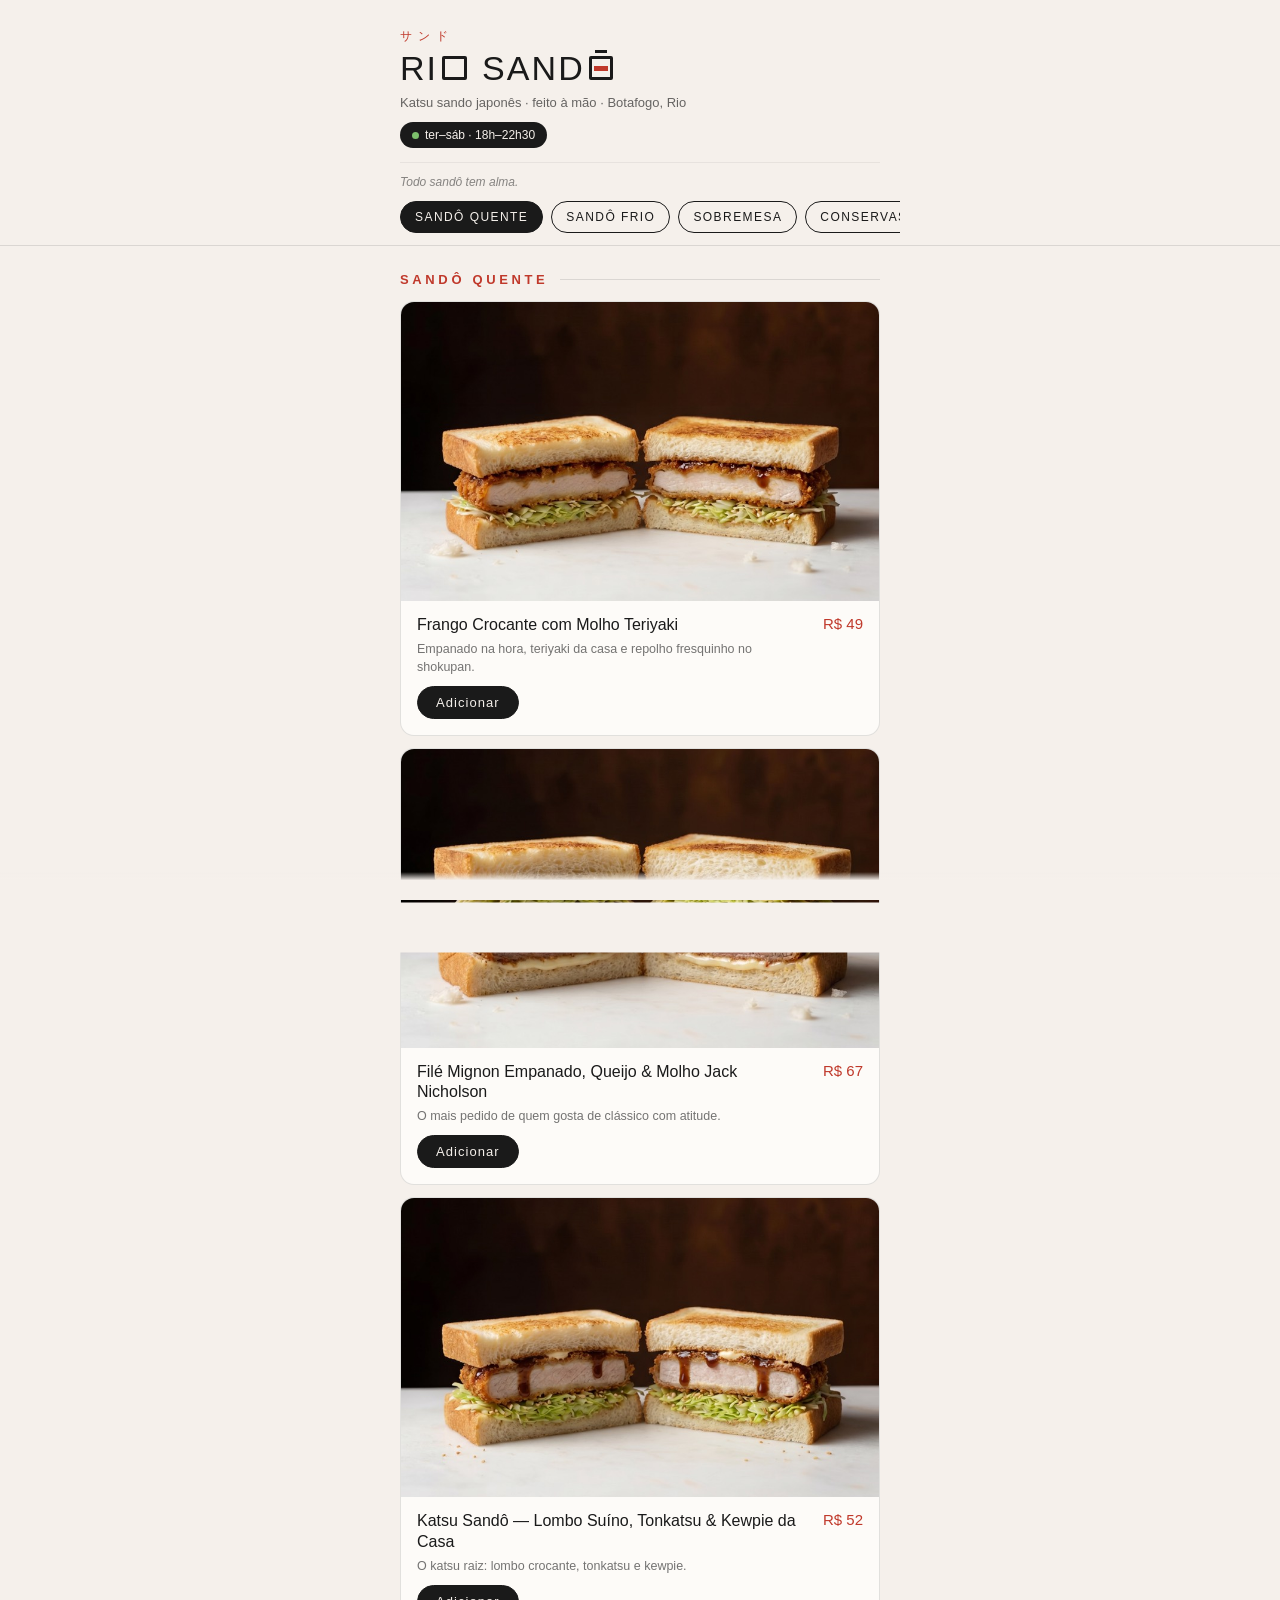
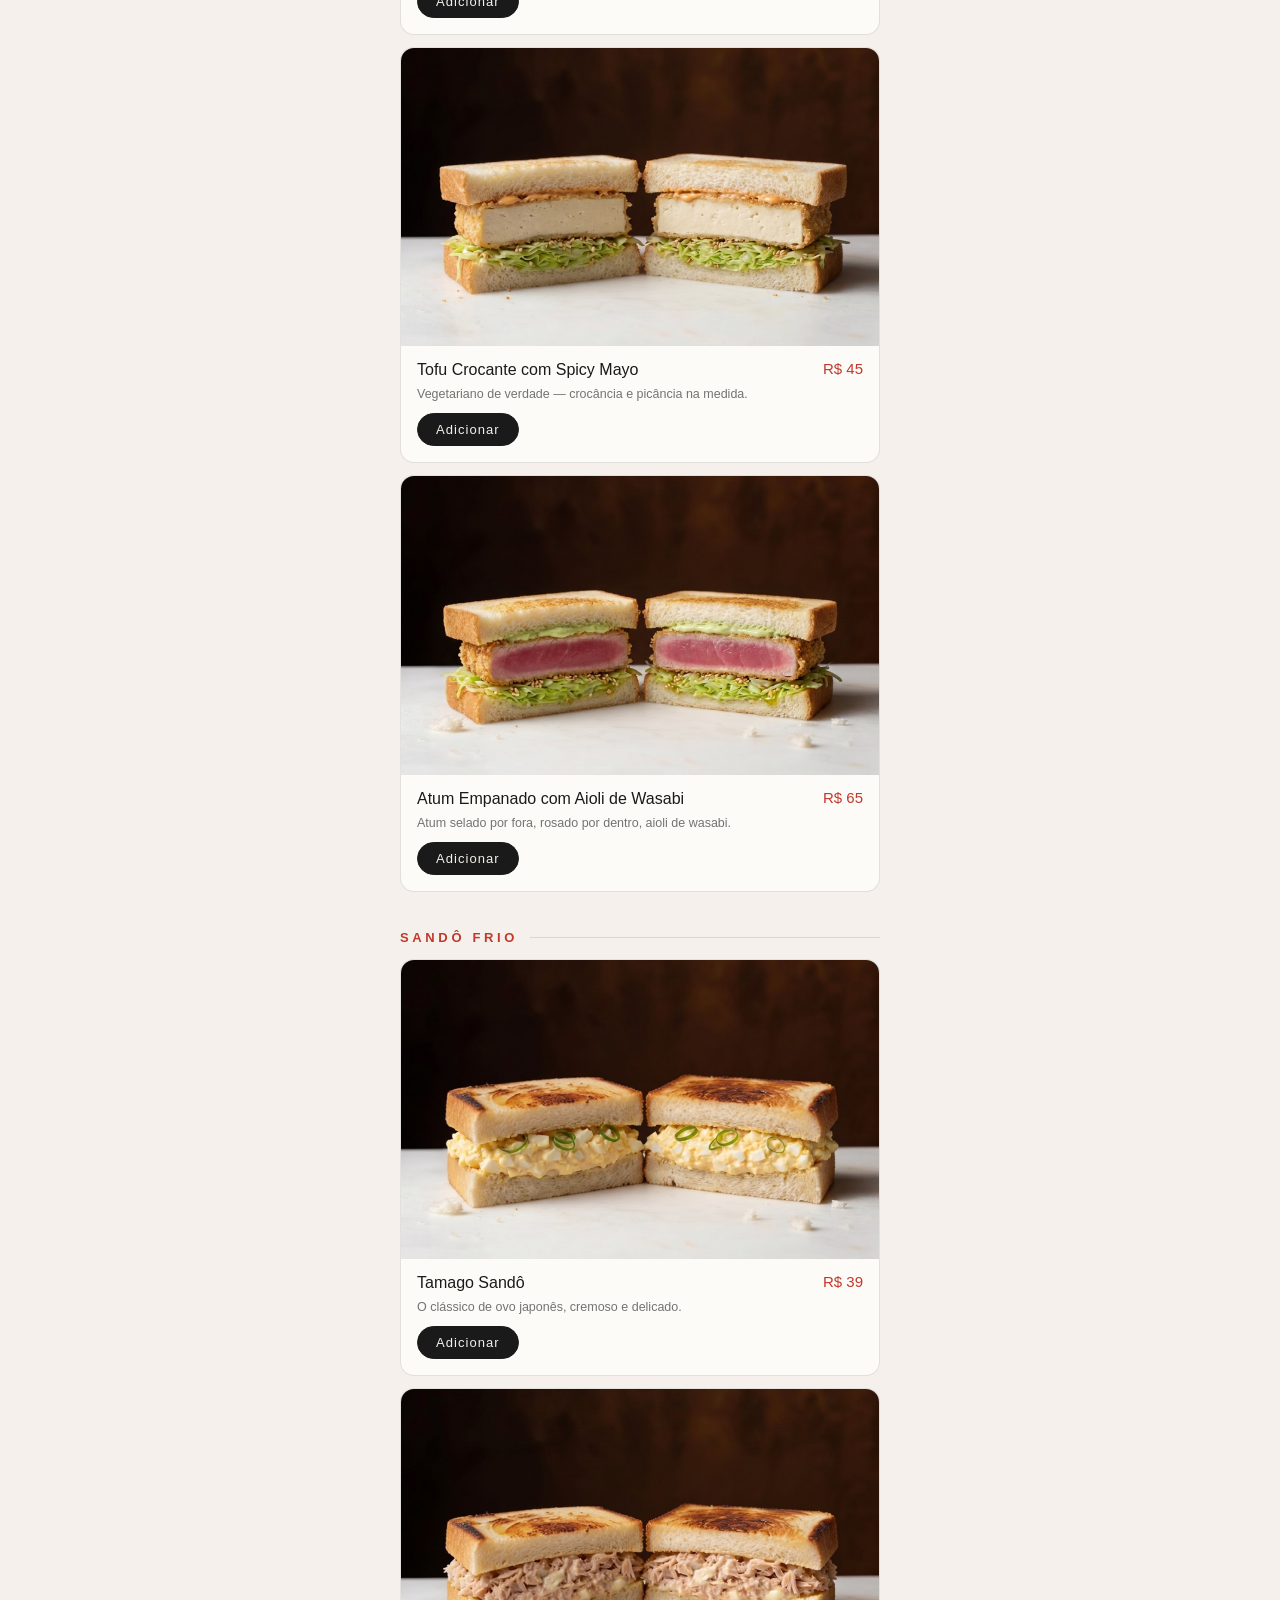
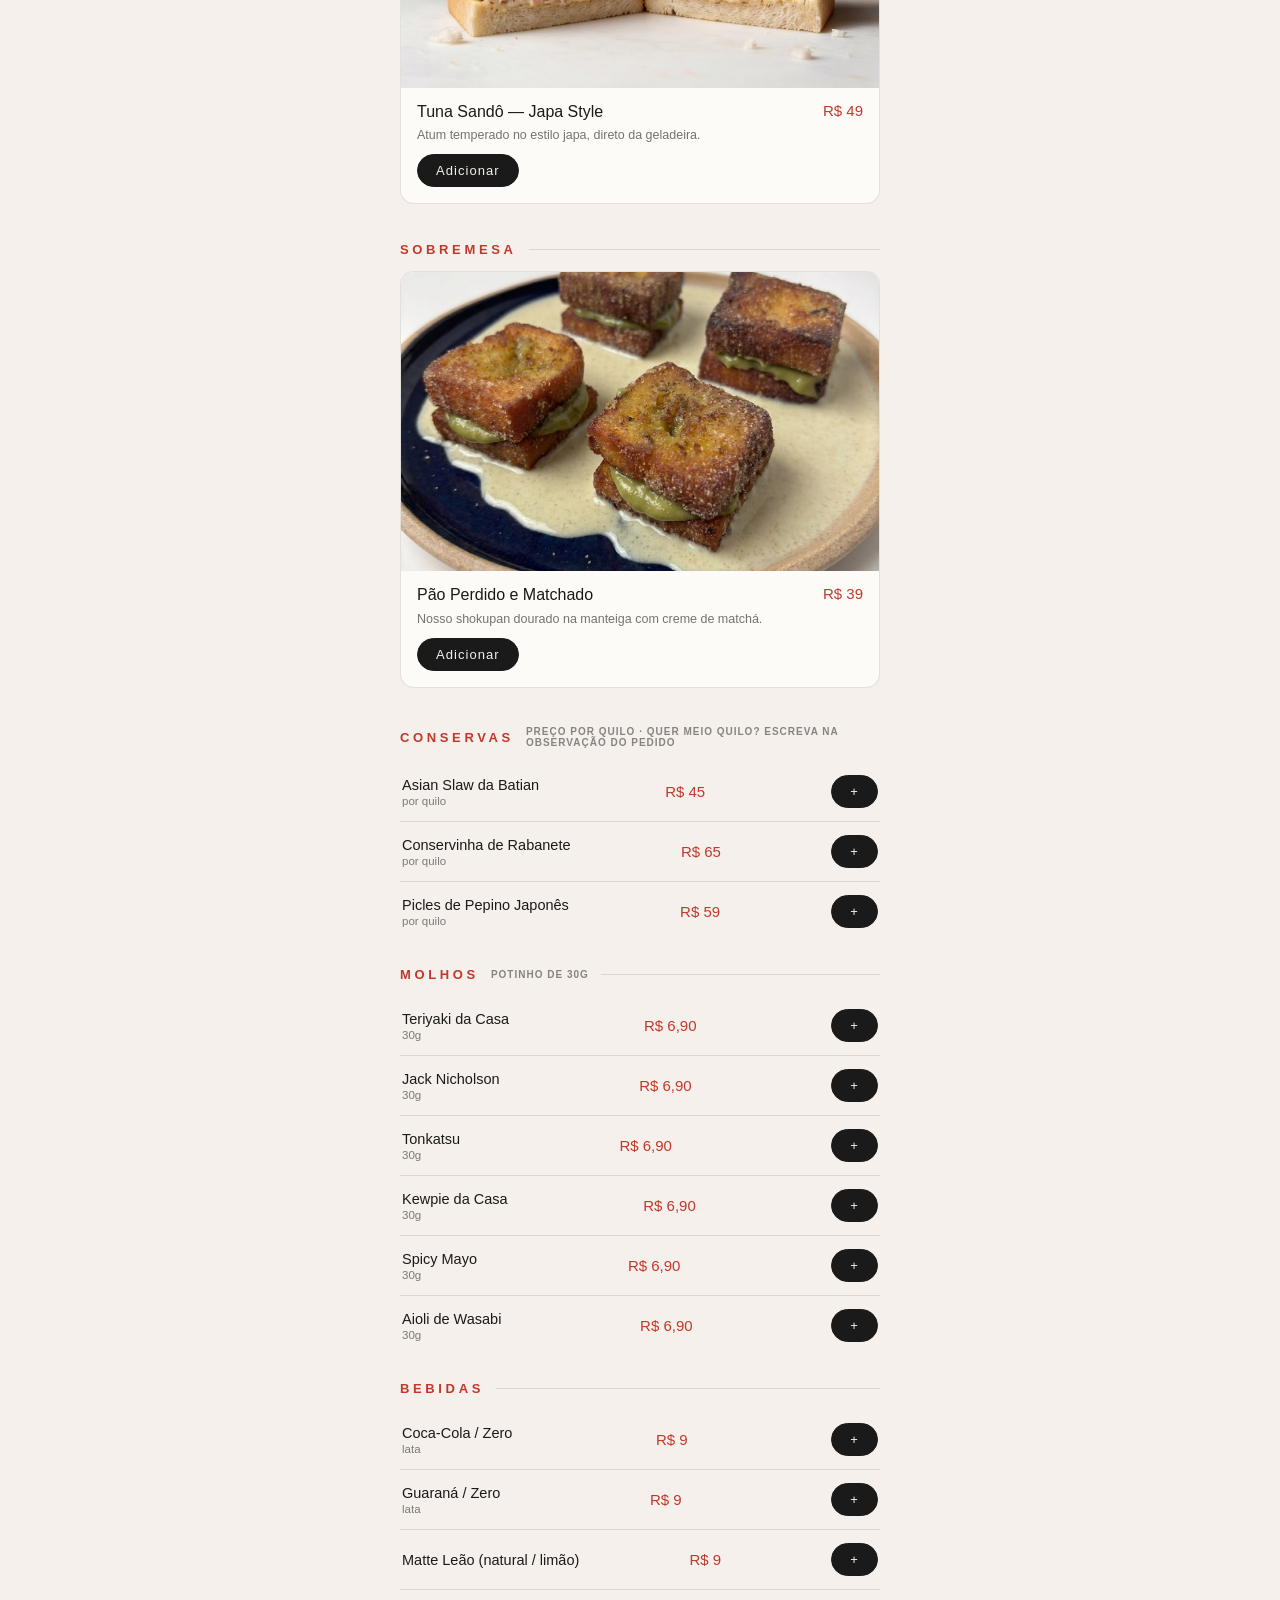
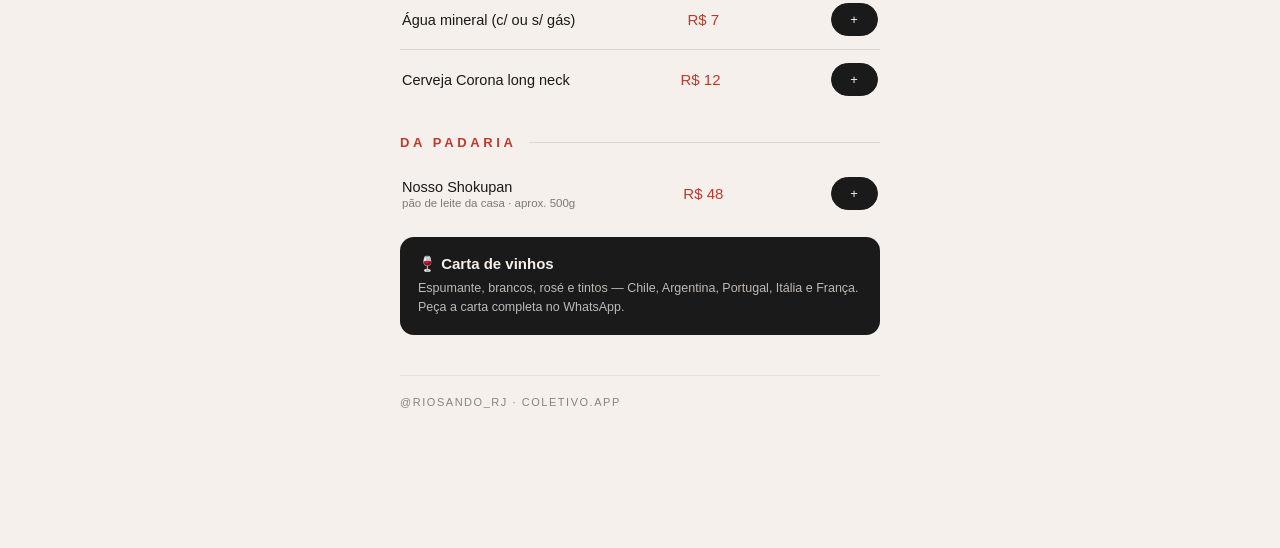
==== index.html @ 350abb63 "Rio Sandô — app de pedidos v1 (cardápio, sacola, pedidos via Supabase, painel da cozinha) Co-Authore" ====
<!DOCTYPE html>
<html lang="pt-BR">
<head>
<meta charset="UTF-8">
<meta name="viewport" content="width=device-width, initial-scale=1, viewport-fit=cover">
<meta name="theme-color" content="#1A1A1A">
<title>Rio Sandô — peça seu sando</title>
<style>
  :root{
    --preto:#1A1A1A; --creme:#F5F0EB; --vermelho:#C0392B; --verde:#2D5A27;
    --creme-card:#FDFBF8; --linha:rgba(26,26,26,.12);
  }
  *{margin:0;padding:0;box-sizing:border-box}
  html{-webkit-text-size-adjust:100%}
  body{
    font-family:Futura,'Futura PT','Century Gothic','Jost',sans-serif;
    background:var(--creme); color:var(--preto);
    padding-bottom:110px;
  }
  .wrap{max-width:520px;margin:0 auto;padding:0 20px}

  /* header */
  header{background:var(--creme);padding:28px 0 0}
  .kana{color:var(--vermelho);font-size:12px;letter-spacing:.5em;margin-bottom:6px}
  .wordmark{font-weight:500;font-size:34px;letter-spacing:.06em;line-height:1;display:flex;align-items:center;gap:2px}
  .wordmark .oq{display:inline-block;width:.72em;height:.72em;border:3px solid var(--preto);border-radius:2px;margin:0 .06em}
  .wordmark .osym{display:inline-block;position:relative;width:.72em;height:.72em;border:3px solid var(--preto);border-radius:2px;margin-left:.06em}
  .wordmark .osym::before{content:"";position:absolute;left:2px;right:2px;top:38%;height:26%;background:var(--vermelho)}
  .wordmark .osym::after{content:"";position:absolute;left:20%;right:20%;top:-9px;height:3px;background:var(--preto)}
  .tagline{font-size:13px;opacity:.65;margin-top:10px}
  .status{display:inline-flex;align-items:center;gap:6px;margin-top:12px;font-size:12px;
    background:var(--preto);color:var(--creme);padding:6px 12px;border-radius:99px}
  .dot{width:7px;height:7px;border-radius:50%;background:#7CBF6B}
  .alma{font-style:italic;font-size:12px;opacity:.5;margin-top:14px;border-top:1px solid var(--linha);padding-top:12px}

  /* category nav */
  nav{position:sticky;top:0;background:var(--creme);z-index:20;padding:12px 0;border-bottom:1px solid var(--linha)}
  .chips{display:flex;gap:8px;overflow-x:auto;scrollbar-width:none;padding:0 20px;max-width:520px;margin:0 auto}
  .chips::-webkit-scrollbar{display:none}
  .chip{flex:0 0 auto;font-family:inherit;font-size:12px;letter-spacing:.12em;text-transform:uppercase;
    padding:8px 14px;border-radius:99px;border:1px solid var(--preto);background:transparent;color:var(--preto);cursor:pointer}
  .chip.on{background:var(--preto);color:var(--creme)}

  /* sections & cards */
  section{padding-top:26px}
  h2{font-size:13px;letter-spacing:.28em;text-transform:uppercase;color:var(--vermelho);
    display:flex;align-items:center;gap:12px;margin-bottom:14px}
  h2::after{content:"";flex:1;height:1px;background:var(--linha)}
  h2 small{font-size:10px;letter-spacing:.1em;color:var(--preto);opacity:.5}
  .card{background:var(--creme-card);border:1px solid var(--linha);border-radius:14px;overflow:hidden;margin-bottom:12px}
  .card img{width:100%;aspect-ratio:16/10;object-fit:cover;display:block}
  .card .info{padding:14px 16px 16px;display:flex;gap:12px;align-items:flex-start;justify-content:space-between}
  .card h3{font-size:16px;font-weight:500;line-height:1.3}
  .card p{font-size:12.5px;opacity:.6;margin-top:4px;line-height:1.45}
  .preco{font-size:15px;color:var(--vermelho);white-space:nowrap;font-weight:500}
  .add{display:flex;align-items:center;gap:10px;margin-top:10px}
  .btn-add,.btn-qty{font-family:inherit;border:1px solid var(--preto);background:var(--preto);color:var(--creme);
    border-radius:99px;padding:8px 18px;font-size:13px;letter-spacing:.08em;cursor:pointer}
  .btn-qty{padding:6px 13px;font-size:15px;line-height:1}
  .qtd{min-width:20px;text-align:center;font-size:15px}
  .linha-item{display:flex;justify-content:space-between;align-items:center;padding:13px 2px;border-bottom:1px solid var(--linha);gap:10px}
  .linha-item:last-child{border-bottom:none}
  .linha-item h3{font-size:14.5px;font-weight:500}
  .linha-item p{font-size:11.5px;opacity:.55;margin-top:2px}
  .mini-add{display:flex;align-items:center;gap:8px}
  .nota{font-size:11.5px;opacity:.55;margin:6px 2px 0}
  .vinhos{background:var(--preto);color:var(--creme);border-radius:14px;padding:18px;margin-top:14px}
  .vinhos h3{font-size:15px;margin-bottom:6px}
  .vinhos p{font-size:12.5px;opacity:.75;line-height:1.5}

  /* cart bar */
  .cartbar{position:fixed;left:0;right:0;bottom:0;z-index:30;padding:14px 20px calc(14px + env(safe-area-inset-bottom));
    background:linear-gradient(transparent, var(--creme) 30%)}
  .cartbar button{width:100%;max-width:480px;margin:0 auto;display:flex;justify-content:space-between;align-items:center;
    font-family:inherit;background:var(--vermelho);color:#fff;border:none;border-radius:14px;
    padding:16px 20px;font-size:15px;letter-spacing:.06em;cursor:pointer;box-shadow:0 8px 24px rgba(26,26,26,.25)}
  .cartbar .hidden-bar{display:none}

  /* sheet (sacola / checkout) */
  .overlay{position:fixed;inset:0;background:rgba(26,26,26,.5);z-index:40;opacity:0;pointer-events:none;transition:.2s}
  .overlay.on{opacity:1;pointer-events:auto}
  .sheet{position:fixed;left:0;right:0;bottom:0;z-index:50;background:var(--creme);border-radius:20px 20px 0 0;
    max-height:88vh;overflow-y:auto;transform:translateY(105%);transition:.25s;padding:22px 20px calc(28px + env(safe-area-inset-bottom))}
  .sheet.on{transform:translateY(0)}
  .sheet-head{display:flex;justify-content:space-between;align-items:center;margin-bottom:16px}
  .sheet-head h2{margin:0}.sheet-head h2::after{display:none}
  .fechar{background:none;border:none;font-size:22px;cursor:pointer;color:var(--preto);font-family:inherit}
  .total-row{display:flex;justify-content:space-between;font-size:16px;font-weight:500;padding:16px 2px;border-top:2px solid var(--preto);margin-top:8px}
  label{display:block;font-size:11px;letter-spacing:.18em;text-transform:uppercase;margin:16px 0 6px;opacity:.7}
  input[type=text],input[type=tel],textarea{width:100%;font-family:inherit;font-size:15px;padding:12px 14px;
    border:1px solid var(--preto);border-radius:10px;background:var(--creme-card);color:var(--preto)}
  .toggle{display:flex;gap:8px;margin-top:6px}
  .toggle button{flex:1;font-family:inherit;font-size:13px;letter-spacing:.08em;padding:12px;border-radius:10px;
    border:1px solid var(--preto);background:transparent;color:var(--preto);cursor:pointer}
  .toggle button.on{background:var(--preto);color:var(--creme)}
  .pagar{width:100%;margin-top:22px;font-family:inherit;background:var(--vermelho);color:#fff;border:none;
    border-radius:14px;padding:17px;font-size:15px;letter-spacing:.08em;cursor:pointer}
  .mp-note{font-size:11.5px;opacity:.55;text-align:center;margin-top:10px}
  .vazio{text-align:center;opacity:.5;padding:30px 0;font-size:14px}

  /* confirmação */
  .ok-box{text-align:center;padding:26px 0 10px}
  .ok-box .osym{width:54px;height:54px;border-width:4px;margin:0 auto 18px;display:block;position:relative;border:4px solid var(--preto);border-radius:4px}
  .ok-box .osym::before{content:"";position:absolute;left:4px;right:4px;top:38%;height:26%;background:var(--vermelho)}
  .ok-box h3{font-size:20px;margin-bottom:8px}
  .ok-box p{font-size:13.5px;opacity:.65;line-height:1.5}
  footer{margin-top:40px;padding:20px 0 30px;border-top:1px solid var(--linha);font-size:11px;letter-spacing:.14em;opacity:.5;text-transform:uppercase}
</style>
</head>
<body>

<header>
  <div class="wrap">
    <div class="kana">サンド</div>
    <div class="wordmark">RI<span class="oq"></span>&nbsp;SAND<span class="osym"></span></div>
    <div class="tagline">Katsu sando japonês · feito à mão · Botafogo, Rio</div>
    <div class="status"><span class="dot"></span> ter–sáb · 18h–22h30</div>
    <div class="alma">Todo sandô tem alma.</div>
  </div>
</header>

<nav><div class="chips" id="chips"></div></nav>

<main class="wrap" id="menu"></main>

<div class="cartbar"><button id="cartbar" class="hidden-bar" onclick="abrirSacola()">
  <span id="cart-count">Ver sacola</span><span id="cart-total"></span>
</button></div>

<div class="overlay" id="overlay" onclick="fecharSheet()"></div>
<div class="sheet" id="sheet"></div>

<script>
const SUPA_URL = "https://xngsucsxqbmvdnyuabll.supabase.co";
const SUPA_ANON = "eyJhbGciOiJIUzI1NiIsInR5cCI6IkpXVCJ9.eyJpc3MiOiJzdXBhYmFzZSIsInJlZiI6InhuZ3N1Y3N4cWJtdmRueXVhYmxsIiwicm9sZSI6ImFub24iLCJpYXQiOjE3ODcxNDg1MTYsImV4cCI6MjEwMjcyNDUxNn0.P5vuyAyooZ_BArc_lC7HiQ2N-p0Fi7ejpxzyehPSi1Q";
const IMG = p => `img/${p}.jpg`;
const MENU = [
  {cat:"Sandô Quente", itens:[
    {id:"frango", nome:"Frango Crocante com Molho Teriyaki", preco:49, img:"1_frango", desc:"Empanado na hora, teriyaki da casa e repolho fresquinho no shokupan."},
    {id:"file", nome:"Filé Mignon Empanado, Queijo & Molho Jack Nicholson", preco:67, img:"2_file_mignon", desc:"O mais pedido de quem gosta de clássico com atitude."},
    {id:"lombo", nome:"Katsu Sandô — Lombo Suíno, Tonkatsu & Kewpie da Casa", preco:52, img:"3_lombo", desc:"O katsu raiz: lombo crocante, tonkatsu e kewpie."},
    {id:"tofu", nome:"Tofu Crocante com Spicy Mayo", preco:45, img:"4_tofu", desc:"Vegetariano de verdade — crocância e picância na medida."},
    {id:"atum", nome:"Atum Empanado com Aioli de Wasabi", preco:65, img:"5_atum_empanado", desc:"Atum selado por fora, rosado por dentro, aioli de wasabi."}
  ]},
  {cat:"Sandô Frio", itens:[
    {id:"tamago", nome:"Tamago Sandô", preco:39, img:"6_tamago", desc:"O clássico de ovo japonês, cremoso e delicado."},
    {id:"tuna", nome:"Tuna Sandô — Japa Style", preco:49, img:"7_tuna_japa", desc:"Atum temperado no estilo japa, direto da geladeira."}
  ]},
  {cat:"Sobremesa", itens:[
    {id:"matchado", nome:"Pão Perdido e Matchado", preco:39, img:"8_matchado", desc:"Nosso shokupan dourado na manteiga com creme de matchá."}
  ]},
  {cat:"Conservas", nota:"preço por quilo · quer meio quilo? escreva na observação do pedido", itens:[
    {id:"slaw", nome:"Asian Slaw da Batian", preco:45, desc:"por quilo"},
    {id:"rabanete", nome:"Conservinha de Rabanete", preco:65, desc:"por quilo"},
    {id:"picles", nome:"Picles de Pepino Japonês", preco:59, desc:"por quilo"}
  ]},
  {cat:"Molhos", nota:"potinho de 30g", itens:[
    {id:"m1", nome:"Teriyaki da Casa", preco:6.9, desc:"30g"},
    {id:"m2", nome:"Jack Nicholson", preco:6.9, desc:"30g"},
    {id:"m3", nome:"Tonkatsu", preco:6.9, desc:"30g"},
    {id:"m4", nome:"Kewpie da Casa", preco:6.9, desc:"30g"},
    {id:"m5", nome:"Spicy Mayo", preco:6.9, desc:"30g"},
    {id:"m6", nome:"Aioli de Wasabi", preco:6.9, desc:"30g"}
  ]},
  {cat:"Bebidas", itens:[
    {id:"coca", nome:"Coca-Cola / Zero", preco:9, desc:"lata"},
    {id:"guarana", nome:"Guaraná / Zero", preco:9, desc:"lata"},
    {id:"matte", nome:"Matte Leão (natural / limão)", preco:9, desc:""},
    {id:"agua", nome:"Água mineral (c/ ou s/ gás)", preco:7, desc:""},
    {id:"corona", nome:"Cerveja Corona long neck", preco:12, desc:""}
  ]},
  {cat:"Da Padaria", itens:[
    {id:"shokupan", nome:"Nosso Shokupan", preco:48, desc:"pão de leite da casa · aprox. 500g"}
  ]}
];
const BYID = {}; MENU.forEach(c=>c.itens.forEach(i=>BYID[i.id]=i));
let cart = JSON.parse(localStorage.getItem("rs_cart")||"{}");
let entrega = "entrega";
let pgto = "pix";

const fmt = v => "R$ " + v.toFixed(2).replace(".",",").replace(",00","");
const slug = s => s.toLowerCase().normalize("NFD").replace(/[^a-z ]/g,"").replace(/ /g,"-");

function render(){
  const menu = document.getElementById("menu");
  menu.innerHTML = MENU.map(c=>`
    <section id="${slug(c.cat)}">
      <h2>${c.cat} ${c.nota?`<small>${c.nota}</small>`:""}</h2>
      ${c.itens.map(i => i.img ? `
        <div class="card">
          <img src="${IMG(i.img)}" alt="${i.nome}" loading="lazy">
          <div class="info">
            <div><h3>${i.nome}</h3><p>${i.desc}</p>
              <div class="add" id="add-${i.id}">${addCtrl(i.id)}</div>
            </div>
            <span class="preco">${fmt(i.preco)}</span>
          </div>
        </div>` : `
        <div class="linha-item">
          <div><h3>${i.nome}</h3>${i.desc?`<p>${i.desc}</p>`:""}</div>
          <span class="preco">${fmt(i.preco)}</span>
          <div class="mini-add" id="add-${i.id}">${addCtrl(i.id,true)}</div>
        </div>`).join("")}
    </section>`).join("") + `
    <div class="vinhos"><h3>🍷 Carta de vinhos</h3>
      <p>Espumante, brancos, rosé e tintos — Chile, Argentina, Portugal, Itália e França. Peça a carta completa no WhatsApp.</p>
    </div>
    <footer>@riosando_rj · coletivo.app</footer>`;
  document.getElementById("chips").innerHTML = MENU.map((c,ix)=>
    `<button class="chip ${ix===0?"on":""}" onclick="irPara('${slug(c.cat)}',this)">${c.cat}</button>`).join("");
  syncBar();
}
function addCtrl(id, mini){
  const q = cart[id]||0;
  if(!q) return `<button class="btn-add" onclick="mudar('${id}',1)">${mini?"+":"Adicionar"}</button>`;
  return `<button class="btn-qty" onclick="mudar('${id}',-1)">−</button><span class="qtd">${q}</span><button class="btn-qty" onclick="mudar('${id}',1)">+</button>`;
}
function mudar(id,d){
  cart[id]=(cart[id]||0)+d; if(cart[id]<=0) delete cart[id];
  localStorage.setItem("rs_cart",JSON.stringify(cart));
  document.querySelectorAll(`#add-${id}`).forEach(el=>{
    el.innerHTML = addCtrl(id, el.classList.contains("mini-add"));
  });
  syncBar();
  if(document.getElementById("sheet").classList.contains("on")) abrirSacola();
}
function totais(){
  let n=0,t=0;
  for(const id in cart){ n+=cart[id]; t+=cart[id]*BYID[id].preco; }
  return {n,t};
}
function syncBar(){
  const {n,t}=totais(), bar=document.getElementById("cartbar");
  bar.classList.toggle("hidden-bar",!n);
  document.getElementById("cart-count").textContent=`Ver sacola · ${n} ${n>1?"itens":"item"}`;
  document.getElementById("cart-total").textContent=fmt(t);
}
function irPara(id,btn){
  document.querySelectorAll(".chip").forEach(c=>c.classList.remove("on"));
  btn.classList.add("on");
  document.getElementById(id).scrollIntoView({behavior:"smooth",block:"start"});
}
function abrirSacola(){
  const {n,t}=totais(), sheet=document.getElementById("sheet");
  sheet.innerHTML = `
    <div class="sheet-head"><h2>Sua sacola</h2><button class="fechar" onclick="fecharSheet()">✕</button></div>
    ${!n?`<div class="vazio">Sua sacola está vazia — todo sandô tem alma, escolhe um. 🥪</div>`:`
    ${Object.keys(cart).map(id=>`
      <div class="linha-item">
        <div><h3>${BYID[id].nome}</h3><p>${fmt(BYID[id].preco)} cada</p></div>
        <div class="mini-add" id="add-${id}">${addCtrl(id,true)}</div>
        <span class="preco">${fmt(cart[id]*BYID[id].preco)}</span>
      </div>`).join("")}
    <div class="total-row"><span>Total</span><span>${fmt(t)}</span></div>

    <label>Receber como</label>
    <div class="toggle">
      <button class="${entrega==="entrega"?"on":""}" onclick="setEntrega('entrega')">🛵 Entrega</button>
      <button class="${entrega==="retirada"?"on":""}" onclick="setEntrega('retirada')">🏠 Retirada em Botafogo</button>
    </div>
    <div id="campo-endereco" style="display:${entrega==="entrega"?"block":"none"}">
      <label>Endereço de entrega</label>
      <input type="text" id="endereco" placeholder="Rua, número, complemento, bairro">
    </div>
    <label>Seu nome</label>
    <input type="text" id="nome" placeholder="Como te chamamos?">
    <label>WhatsApp</label>
    <input type="tel" id="zap" placeholder="(21) 9 9999-9999">
    <label>Observações</label>
    <textarea id="obs" rows="2" placeholder="Sem repolho? Meio quilo de conserva? Conta aqui."></textarea>

    <label>Pagamento na ${entrega==="entrega"?"entrega":"retirada"}</label>
    <div class="toggle">
      <button class="${pgto==="pix"?"on":""}" onclick="setPgto('pix')">Pix</button>
      <button class="${pgto==="cartao"?"on":""}" onclick="setPgto('cartao')">💳 Cartão (maquininha)</button>
    </div>

    <button class="pagar" onclick="pagar(this)">Enviar pedido · ${fmt(t)}</button>
    <div class="mp-note">Você paga na hora, com Pix ou cartão · pagamento online em breve</div>
    <div class="mp-note" id="erro-envio" style="color:var(--vermelho)"></div>`}`;
  sheet.classList.add("on");
  document.getElementById("overlay").classList.add("on");
}
function setEntrega(v){ entrega=v; abrirSacola(); }
function setPgto(v){ pgto=v; abrirSacola(); }
async function pagar(btn){
  const val = id => (document.getElementById(id)?.value||"").trim();
  const erro = document.getElementById("erro-envio");
  const nome=val("nome"), zap=val("zap"), endereco=val("endereco"), obs=val("obs");
  if(!nome || !zap){ erro.textContent="Precisamos do seu nome e WhatsApp. 🙏"; return; }
  if(entrega==="entrega" && !endereco){ erro.textContent="Cadê o endereço de entrega? 🙏"; return; }
  const {t}=totais();
  const itens = Object.keys(cart).map(id=>({item:BYID[id].nome, qtd:cart[id], preco:BYID[id].preco}));
  btn.disabled=true; btn.textContent="Enviando...";
  const codigo = Array.from({length:4},()=>"ABCDEFGHJKMNPQRSTUVWXYZ23456789"[Math.floor(Math.random()*31)]).join("");
  try{
    const r = await fetch(`${SUPA_URL}/rest/v1/pedidos`,{
      method:"POST",
      headers:{apikey:SUPA_ANON, Authorization:`Bearer ${SUPA_ANON}`,
        "Content-Type":"application/json", Prefer:"return=minimal"},
      body:JSON.stringify({codigo, itens, total:t, nome, whatsapp:zap, modo:entrega,
        endereco:entrega==="entrega"?endereco:null, obs:obs||null, pagamento:pgto})
    });
    if(!r.ok) throw new Error(await r.text());
    const ped = {codigo};
    const sheet=document.getElementById("sheet");
    sheet.innerHTML = `
      <div class="sheet-head"><h2>Pedido enviado</h2><button class="fechar" onclick="fecharTudo()">✕</button></div>
      <div class="ok-box">
        <span class="osym"></span>
        <h3>Arigatô, ${nome.split(" ")[0]}! 🙏</h3>
        <p>Seu pedido <strong>#${ped.codigo}</strong> chegou na cozinha.<br>
        ${entrega==="entrega"?"Já já sai pra entrega — pagamento com "+(pgto==="pix"?"Pix":"cartão")+" na porta.":"Pode vir buscar em Botafogo — pagamento com "+(pgto==="pix"?"Pix":"cartão")+" na retirada."}<br><br>
        Qualquer coisa, chama a gente no WhatsApp.</p>
      </div>`;
    cart={}; localStorage.removeItem("rs_cart"); render();
  }catch(e){
    btn.disabled=false; btn.textContent="Enviar pedido";
    erro.textContent="Ops, não conseguimos enviar. Tenta de novo?";
  }
}
function fecharSheet(){
  document.getElementById("sheet").classList.remove("on");
  document.getElementById("overlay").classList.remove("on");
}
function fecharTudo(){ cart={}; localStorage.removeItem("rs_cart"); render(); fecharSheet(); }
render();
</script>
</body>
</html>
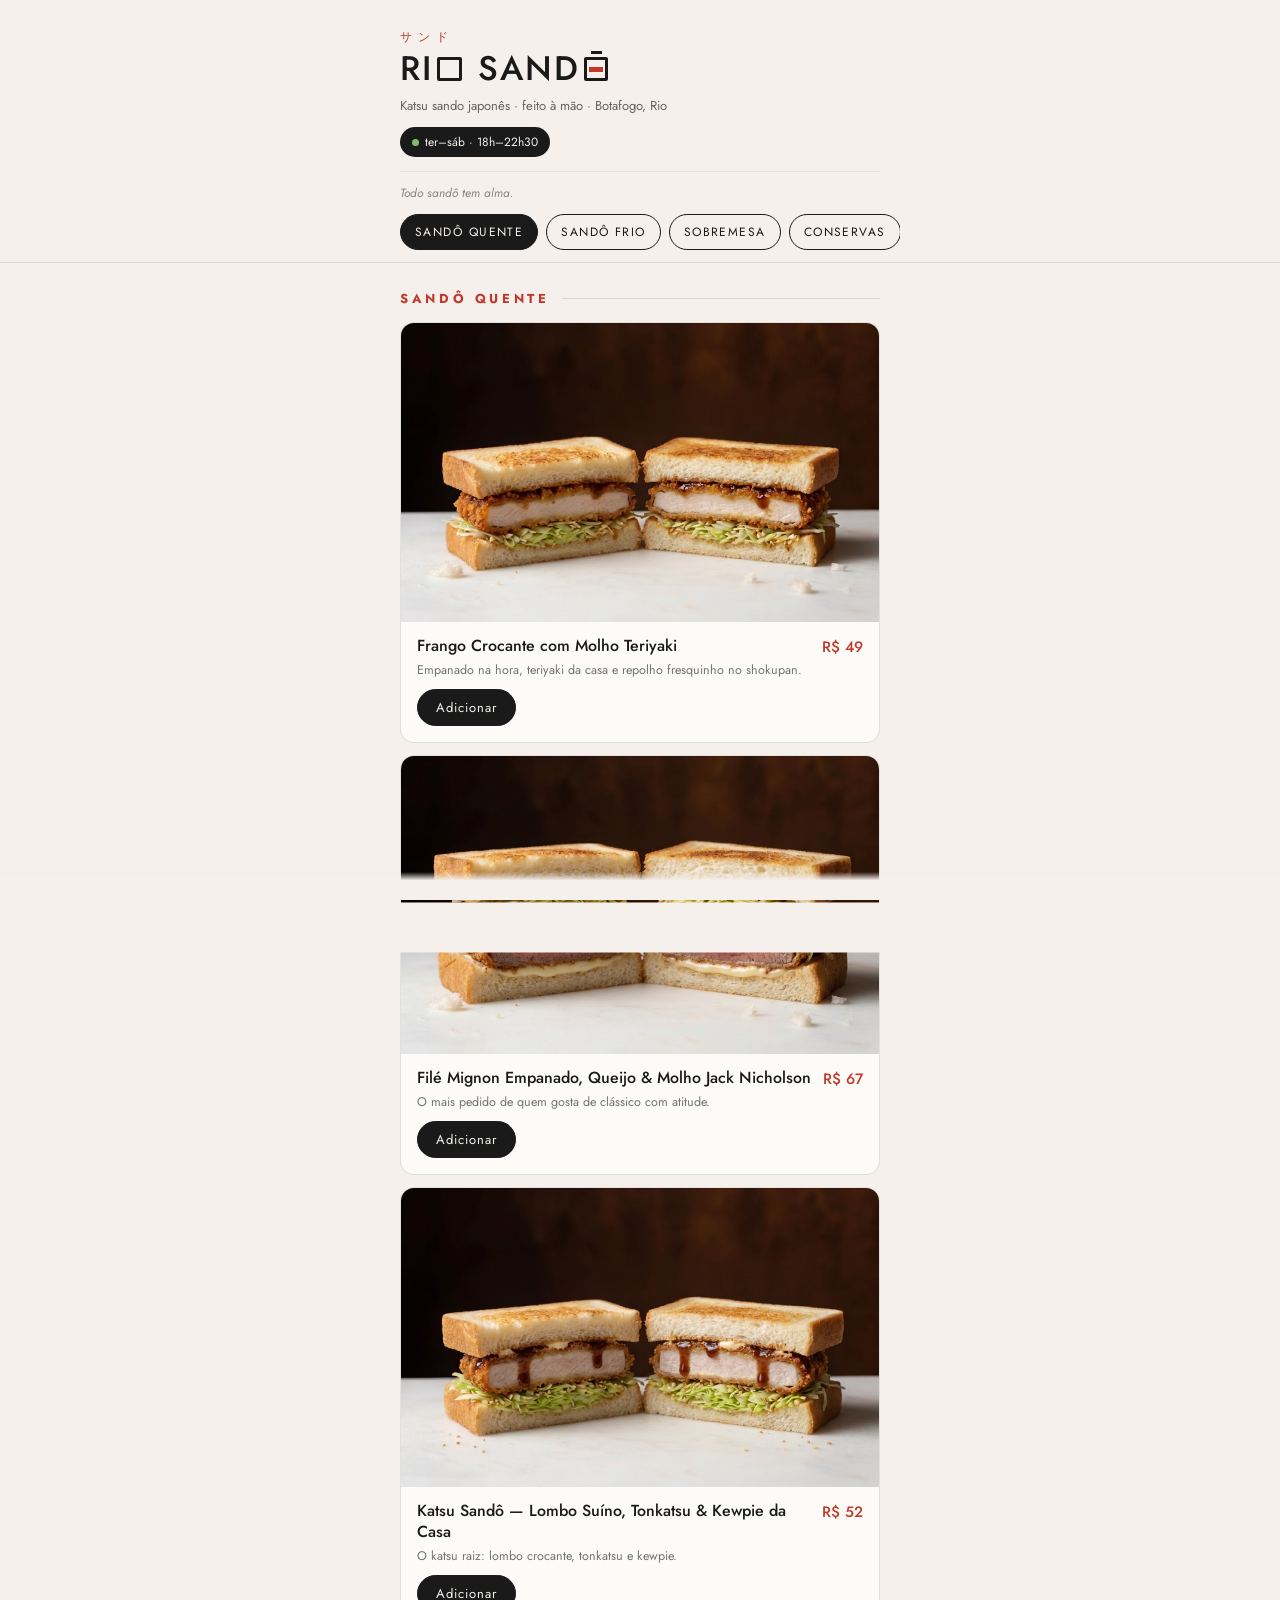
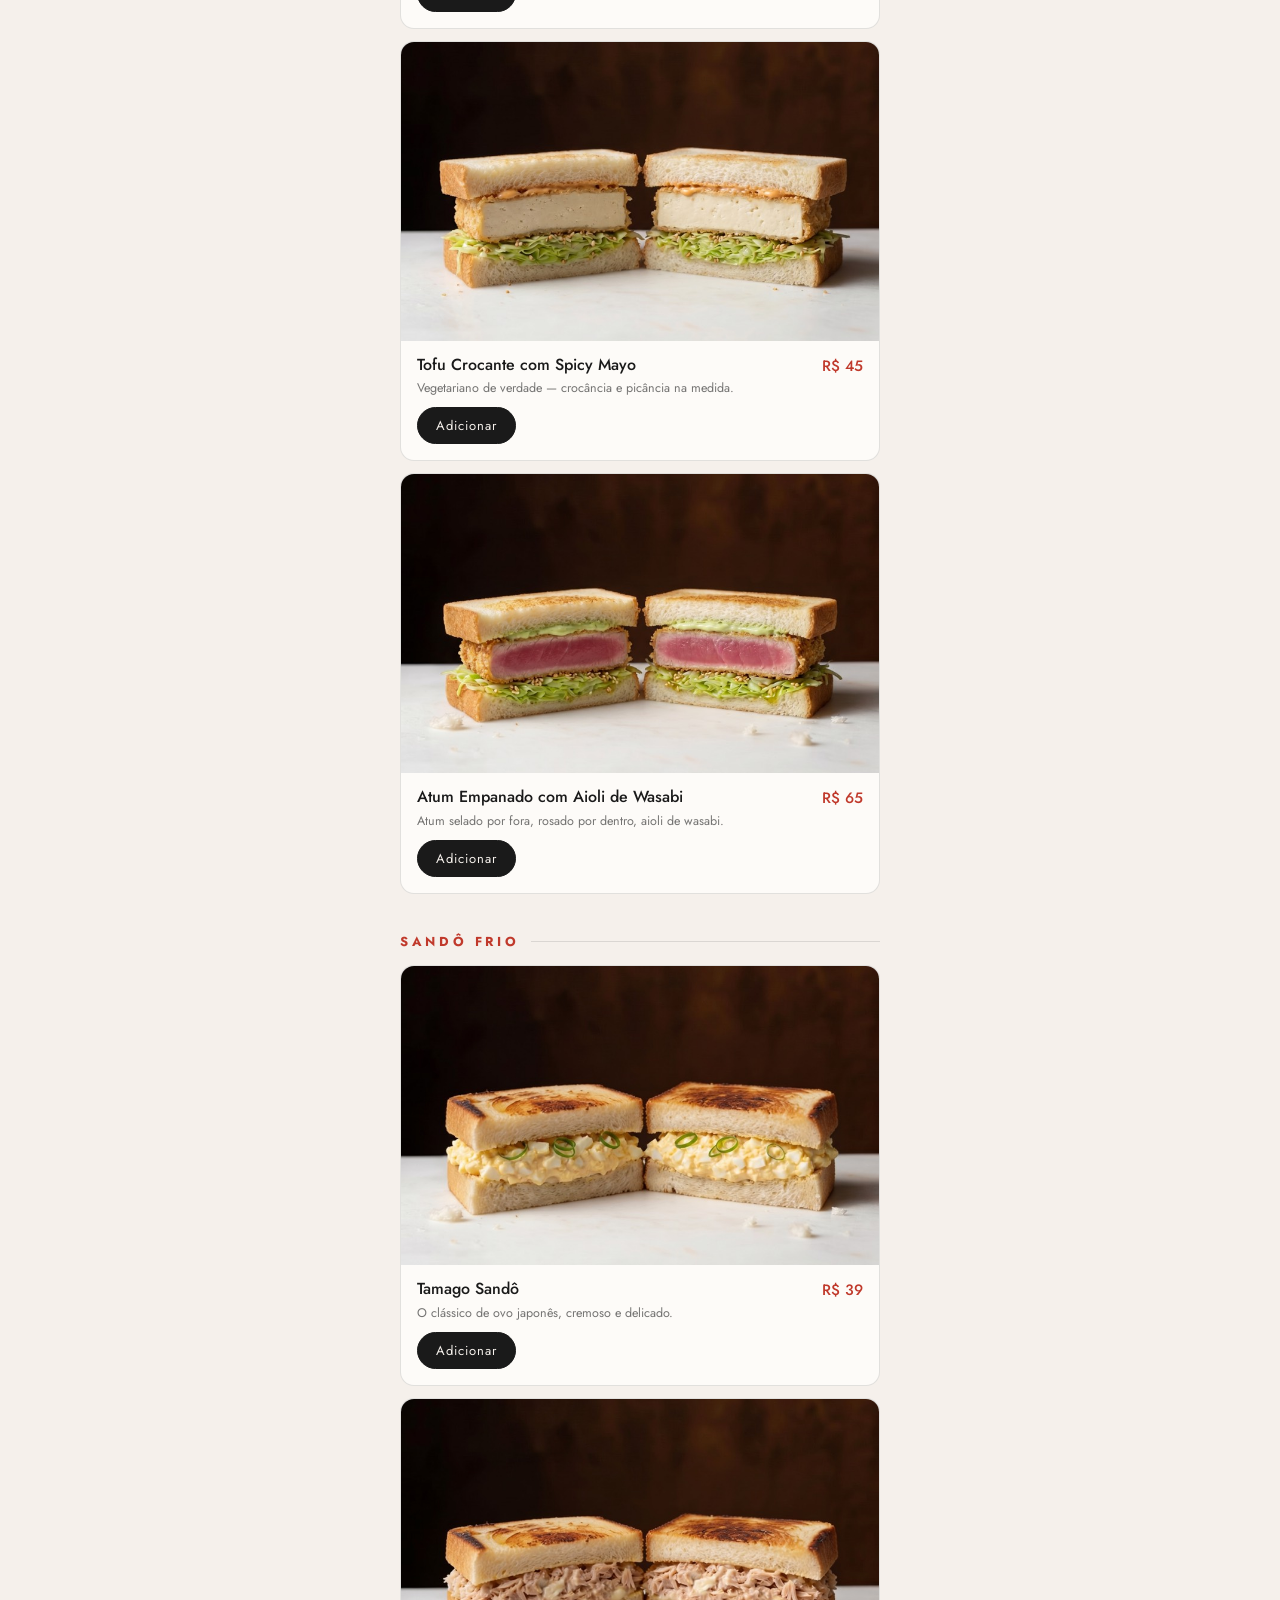
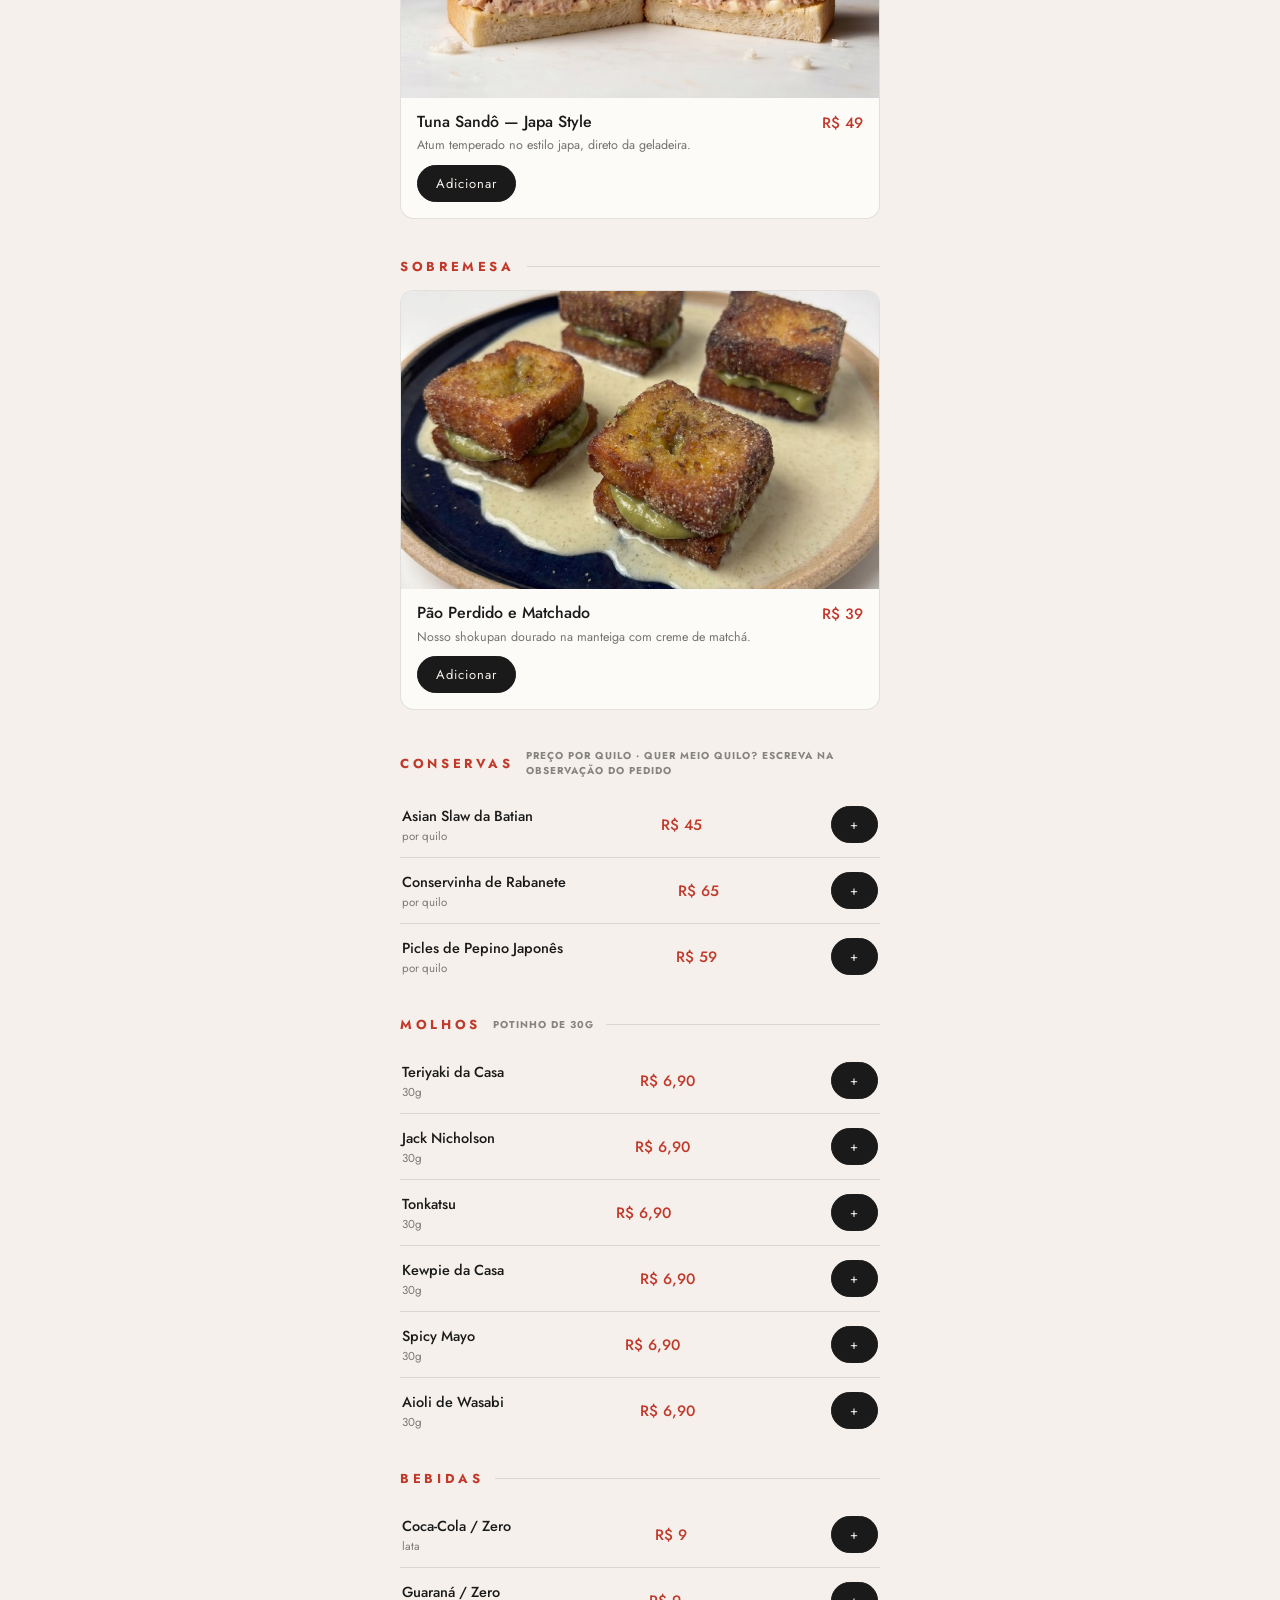
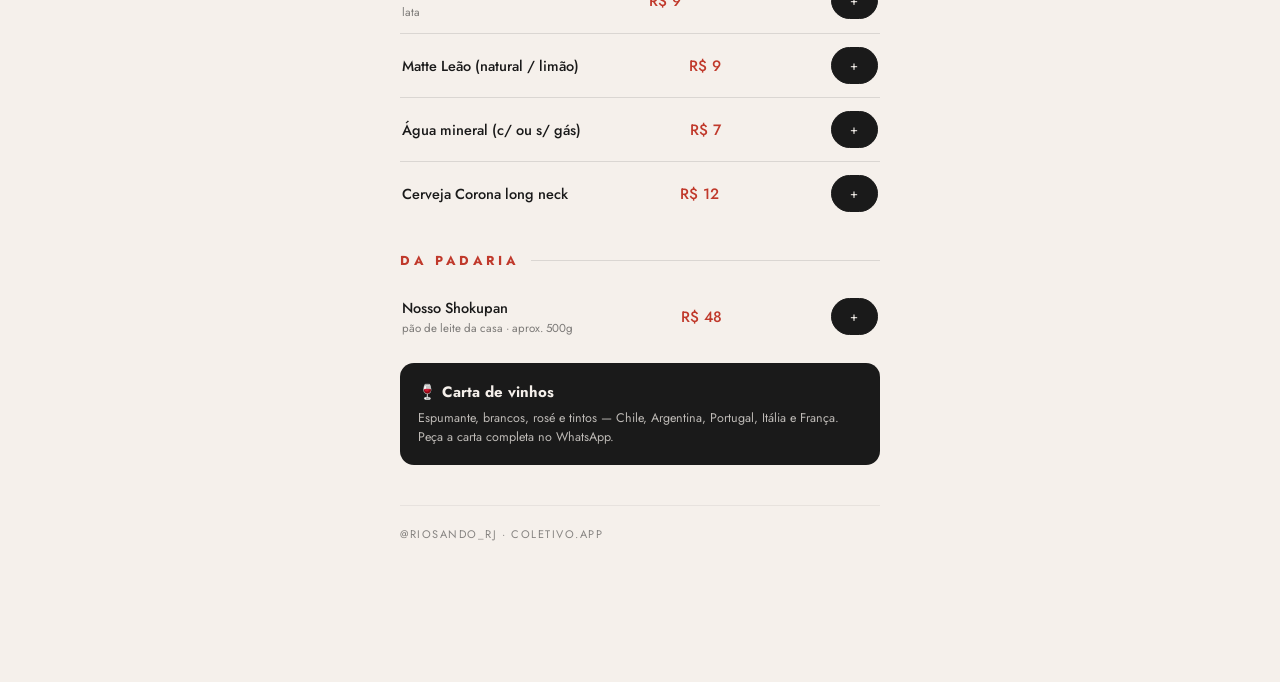
==== commit 43ee8f1f: "Carrega fonte Jost (Google Fonts) como fallback web da Futura Co-Authored-By: Claude Fable 5 <norepl" ====
--- a/index.html
+++ b/index.html
@@ -5,6 +5,9 @@
 <meta name="viewport" content="width=device-width, initial-scale=1, viewport-fit=cover">
 <meta name="theme-color" content="#1A1A1A">
 <title>Rio Sandô — peça seu sando</title>
+<link rel="preconnect" href="https://fonts.googleapis.com">
+<link rel="preconnect" href="https://fonts.gstatic.com" crossorigin>
+<link href="https://fonts.googleapis.com/css2?family=Jost:wght@400;500;600;700&display=swap" rel="stylesheet">
 <style>
   :root{
     --preto:#1A1A1A; --creme:#F5F0EB; --vermelho:#C0392B; --verde:#2D5A27;
@@ -269,14 +272,15 @@
     <label>Observações</label>
     <textarea id="obs" rows="2" placeholder="Sem repolho? Meio quilo de conserva? Conta aqui."></textarea>
 
-    <label>Pagamento na ${entrega==="entrega"?"entrega":"retirada"}</label>
+    <label>Pagamento</label>
     <div class="toggle">
-      <button class="${pgto==="pix"?"on":""}" onclick="setPgto('pix')">Pix</button>
-      <button class="${pgto==="cartao"?"on":""}" onclick="setPgto('cartao')">💳 Cartão (maquininha)</button>
+      <button class="${pgto==="online"?"on":""}" onclick="setPgto('online')">⚡ Pagar agora</button>
+      <button class="${pgto==="pix"?"on":""}" onclick="setPgto('pix')">Pix na ${entrega==="entrega"?"entrega":"retirada"}</button>
+      <button class="${pgto==="cartao"?"on":""}" onclick="setPgto('cartao')">💳 na ${entrega==="entrega"?"entrega":"retirada"}</button>
     </div>
 
-    <button class="pagar" onclick="pagar(this)">Enviar pedido · ${fmt(t)}</button>
-    <div class="mp-note">Você paga na hora, com Pix ou cartão · pagamento online em breve</div>
+    <button class="pagar" onclick="pagar(this)">${pgto==="online"?"Pagar":"Enviar pedido"} · ${fmt(t)}</button>
+    <div class="mp-note">${pgto==="online"?"Pix ou cartão, seguro via Mercado Pago":"Você paga na hora de receber"}</div>
     <div class="mp-note" id="erro-envio" style="color:var(--vermelho)"></div>`}`;
   sheet.classList.add("on");
   document.getElementById("overlay").classList.add("on");
@@ -293,6 +297,23 @@
   const itens = Object.keys(cart).map(id=>({item:BYID[id].nome, qtd:cart[id], preco:BYID[id].preco}));
   btn.disabled=true; btn.textContent="Enviando...";
   const codigo = Array.from({length:4},()=>"ABCDEFGHJKMNPQRSTUVWXYZ23456789"[Math.floor(Math.random()*31)]).join("");
+  if(pgto==="online"){
+    try{
+      const r = await fetch(`${SUPA_URL}/functions/v1/mp-create-preference`,{
+        method:"POST", headers:{"Content-Type":"application/json"},
+        body:JSON.stringify({codigo, itens, total:t, nome, whatsapp:zap, modo:entrega,
+          endereco:entrega==="entrega"?endereco:null, obs:obs||null})
+      });
+      const d = await r.json();
+      if(!r.ok || !d.init_point) throw new Error(d.erro||"sem link");
+      cart={}; localStorage.removeItem("rs_cart");
+      window.location.href = d.init_point;
+    }catch(e){
+      btn.disabled=false; btn.textContent="Pagar";
+      erro.textContent="Pagamento online indisponível agora — escolha pagar na entrega. 🙏";
+    }
+    return;
+  }
   try{
     const r = await fetch(`${SUPA_URL}/rest/v1/pedidos`,{
       method:"POST",
@@ -325,6 +346,32 @@
 }
 function fecharTudo(){ cart={}; localStorage.removeItem("rs_cart"); render(); fecharSheet(); }
 render();
+
+// retorno do Checkout Pro (?pago=1|0|pendente&codigo=XXXX)
+(function(){
+  const q = new URLSearchParams(location.search);
+  if(!q.has("pago")) return;
+  const codigo = q.get("codigo")||"", ok = q.get("pago");
+  history.replaceState(null,"",location.pathname);
+  const sheet=document.getElementById("sheet");
+  sheet.innerHTML = ok==="1" ? `
+    <div class="sheet-head"><h2>Pagamento confirmado</h2><button class="fechar" onclick="fecharSheet()">✕</button></div>
+    <div class="ok-box"><span class="osym"></span>
+      <h3>Arigatô! 🙏</h3>
+      <p>Pedido <strong>#${codigo}</strong> pago e já na fila da cozinha.<br>Qualquer coisa, chama a gente no WhatsApp.</p></div>`
+  : ok==="pendente" ? `
+    <div class="sheet-head"><h2>Quase lá</h2><button class="fechar" onclick="fecharSheet()">✕</button></div>
+    <div class="ok-box"><span class="osym"></span>
+      <h3>Pagamento em processamento</h3>
+      <p>Assim que o Mercado Pago confirmar, o pedido <strong>#${codigo}</strong> entra na fila da cozinha.</p></div>`
+  : `
+    <div class="sheet-head"><h2>Não rolou 😕</h2><button class="fechar" onclick="fecharSheet()">✕</button></div>
+    <div class="ok-box"><span class="osym"></span>
+      <h3>Pagamento não aprovado</h3>
+      <p>Nenhum valor foi cobrado. Tenta de novo, ou escolhe pagar na entrega.</p></div>`;
+  sheet.classList.add("on");
+  document.getElementById("overlay").classList.add("on");
+})();
 </script>
 </body>
 </html>
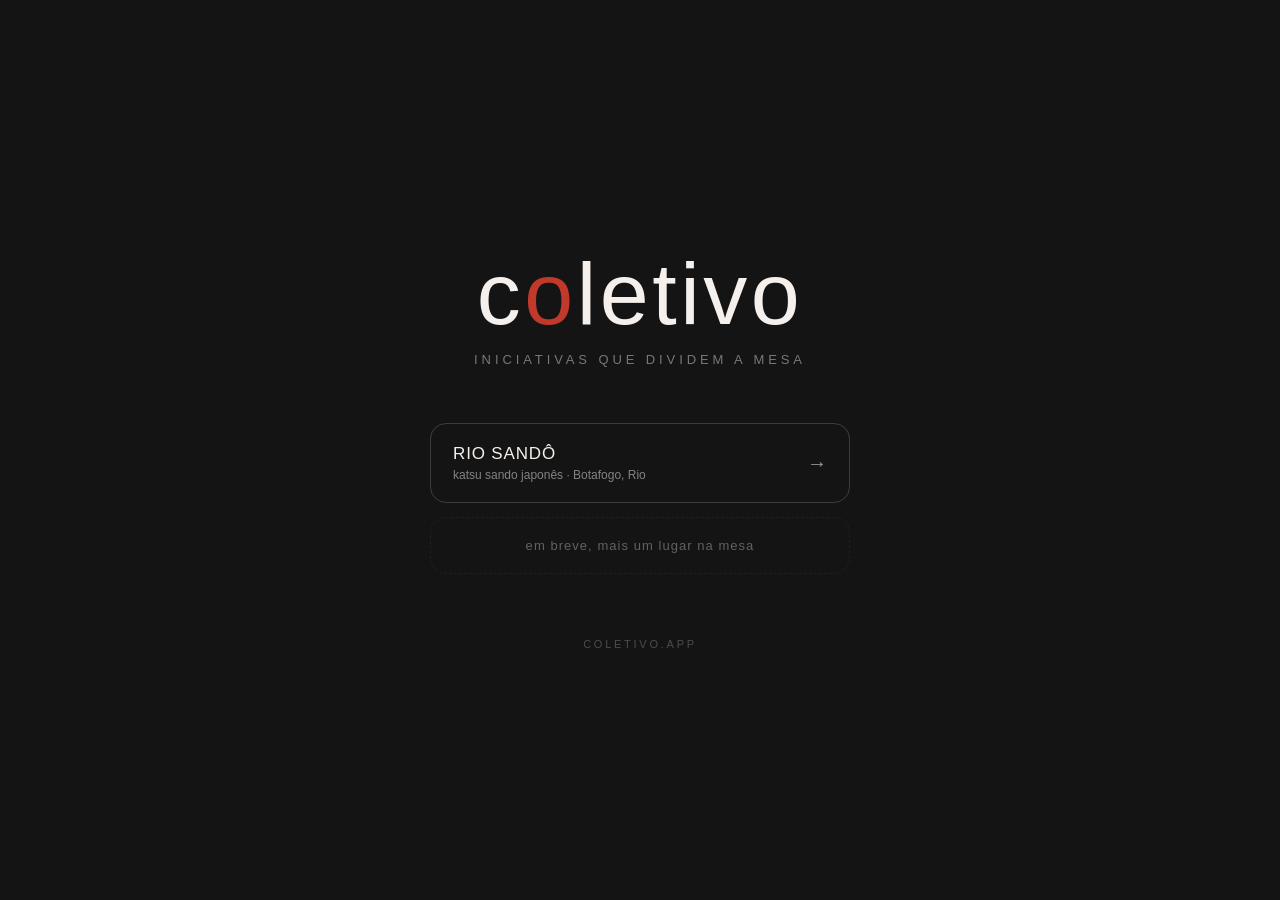
==== commit 29c2456e: "Reestrutura: Rio Sandô em /riosando/, raiz vira hub coletivo Co-Authored-By: Claude Fable 5 <noreply" ====
--- a/index.html
+++ b/index.html
@@ -2,376 +2,48 @@
 <html lang="pt-BR">
 <head>
 <meta charset="UTF-8">
-<meta name="viewport" content="width=device-width, initial-scale=1, viewport-fit=cover">
-<meta name="theme-color" content="#1A1A1A">
-<title>Rio Sandô — peça seu sando</title>
-<link rel="preconnect" href="https://fonts.googleapis.com">
-<link rel="preconnect" href="https://fonts.gstatic.com" crossorigin>
-<link href="https://fonts.googleapis.com/css2?family=Jost:wght@400;500;600;700&display=swap" rel="stylesheet">
+<meta name="viewport" content="width=device-width, initial-scale=1">
+<title>coletivo</title>
 <style>
-  :root{
-    --preto:#1A1A1A; --creme:#F5F0EB; --vermelho:#C0392B; --verde:#2D5A27;
-    --creme-card:#FDFBF8; --linha:rgba(26,26,26,.12);
+  *{margin:0;padding:0;box-sizing:border-box}
+  body{
+    font-family:Futura,'Century Gothic','Jost',sans-serif;
+    background:#141414;color:#F5F0EB;
+    min-height:100vh;display:flex;flex-direction:column;
+    align-items:center;justify-content:center;padding:24px;
   }
-  *{margin:0;padding:0;box-sizing:border-box}
-  html{-webkit-text-size-adjust:100%}
-  body{
-    font-family:Futura,'Futura PT','Century Gothic','Jost',sans-serif;
-    background:var(--creme); color:var(--preto);
-    padding-bottom:110px;
+  .wordmark{font-size:15vw;font-weight:500;letter-spacing:.04em;line-height:1}
+  @media(min-width:600px){.wordmark{font-size:88px}}
+  .wordmark span{color:#C0392B}
+  .tag{margin-top:14px;font-size:13px;letter-spacing:.3em;text-transform:uppercase;opacity:.45}
+  .cards{margin-top:56px;width:100%;max-width:420px;display:flex;flex-direction:column;gap:14px}
+  a.card{
+    display:flex;align-items:center;justify-content:space-between;
+    text-decoration:none;color:#F5F0EB;
+    border:1px solid rgba(245,240,235,.18);border-radius:16px;
+    padding:20px 22px;transition:.15s;
   }
-  .wrap{max-width:520px;margin:0 auto;padding:0 20px}
-
-  /* header */
-  header{background:var(--creme);padding:28px 0 0}
-  .kana{color:var(--vermelho);font-size:12px;letter-spacing:.5em;margin-bottom:6px}
-  .wordmark{font-weight:500;font-size:34px;letter-spacing:.06em;line-height:1;display:flex;align-items:center;gap:2px}
-  .wordmark .oq{display:inline-block;width:.72em;height:.72em;border:3px solid var(--preto);border-radius:2px;margin:0 .06em}
-  .wordmark .osym{display:inline-block;position:relative;width:.72em;height:.72em;border:3px solid var(--preto);border-radius:2px;margin-left:.06em}
-  .wordmark .osym::before{content:"";position:absolute;left:2px;right:2px;top:38%;height:26%;background:var(--vermelho)}
-  .wordmark .osym::after{content:"";position:absolute;left:20%;right:20%;top:-9px;height:3px;background:var(--preto)}
-  .tagline{font-size:13px;opacity:.65;margin-top:10px}
-  .status{display:inline-flex;align-items:center;gap:6px;margin-top:12px;font-size:12px;
-    background:var(--preto);color:var(--creme);padding:6px 12px;border-radius:99px}
-  .dot{width:7px;height:7px;border-radius:50%;background:#7CBF6B}
-  .alma{font-style:italic;font-size:12px;opacity:.5;margin-top:14px;border-top:1px solid var(--linha);padding-top:12px}
-
-  /* category nav */
-  nav{position:sticky;top:0;background:var(--creme);z-index:20;padding:12px 0;border-bottom:1px solid var(--linha)}
-  .chips{display:flex;gap:8px;overflow-x:auto;scrollbar-width:none;padding:0 20px;max-width:520px;margin:0 auto}
-  .chips::-webkit-scrollbar{display:none}
-  .chip{flex:0 0 auto;font-family:inherit;font-size:12px;letter-spacing:.12em;text-transform:uppercase;
-    padding:8px 14px;border-radius:99px;border:1px solid var(--preto);background:transparent;color:var(--preto);cursor:pointer}
-  .chip.on{background:var(--preto);color:var(--creme)}
-
-  /* sections & cards */
-  section{padding-top:26px}
-  h2{font-size:13px;letter-spacing:.28em;text-transform:uppercase;color:var(--vermelho);
-    display:flex;align-items:center;gap:12px;margin-bottom:14px}
-  h2::after{content:"";flex:1;height:1px;background:var(--linha)}
-  h2 small{font-size:10px;letter-spacing:.1em;color:var(--preto);opacity:.5}
-  .card{background:var(--creme-card);border:1px solid var(--linha);border-radius:14px;overflow:hidden;margin-bottom:12px}
-  .card img{width:100%;aspect-ratio:16/10;object-fit:cover;display:block}
-  .card .info{padding:14px 16px 16px;display:flex;gap:12px;align-items:flex-start;justify-content:space-between}
-  .card h3{font-size:16px;font-weight:500;line-height:1.3}
-  .card p{font-size:12.5px;opacity:.6;margin-top:4px;line-height:1.45}
-  .preco{font-size:15px;color:var(--vermelho);white-space:nowrap;font-weight:500}
-  .add{display:flex;align-items:center;gap:10px;margin-top:10px}
-  .btn-add,.btn-qty{font-family:inherit;border:1px solid var(--preto);background:var(--preto);color:var(--creme);
-    border-radius:99px;padding:8px 18px;font-size:13px;letter-spacing:.08em;cursor:pointer}
-  .btn-qty{padding:6px 13px;font-size:15px;line-height:1}
-  .qtd{min-width:20px;text-align:center;font-size:15px}
-  .linha-item{display:flex;justify-content:space-between;align-items:center;padding:13px 2px;border-bottom:1px solid var(--linha);gap:10px}
-  .linha-item:last-child{border-bottom:none}
-  .linha-item h3{font-size:14.5px;font-weight:500}
-  .linha-item p{font-size:11.5px;opacity:.55;margin-top:2px}
-  .mini-add{display:flex;align-items:center;gap:8px}
-  .nota{font-size:11.5px;opacity:.55;margin:6px 2px 0}
-  .vinhos{background:var(--preto);color:var(--creme);border-radius:14px;padding:18px;margin-top:14px}
-  .vinhos h3{font-size:15px;margin-bottom:6px}
-  .vinhos p{font-size:12.5px;opacity:.75;line-height:1.5}
-
-  /* cart bar */
-  .cartbar{position:fixed;left:0;right:0;bottom:0;z-index:30;padding:14px 20px calc(14px + env(safe-area-inset-bottom));
-    background:linear-gradient(transparent, var(--creme) 30%)}
-  .cartbar button{width:100%;max-width:480px;margin:0 auto;display:flex;justify-content:space-between;align-items:center;
-    font-family:inherit;background:var(--vermelho);color:#fff;border:none;border-radius:14px;
-    padding:16px 20px;font-size:15px;letter-spacing:.06em;cursor:pointer;box-shadow:0 8px 24px rgba(26,26,26,.25)}
-  .cartbar .hidden-bar{display:none}
-
-  /* sheet (sacola / checkout) */
-  .overlay{position:fixed;inset:0;background:rgba(26,26,26,.5);z-index:40;opacity:0;pointer-events:none;transition:.2s}
-  .overlay.on{opacity:1;pointer-events:auto}
-  .sheet{position:fixed;left:0;right:0;bottom:0;z-index:50;background:var(--creme);border-radius:20px 20px 0 0;
-    max-height:88vh;overflow-y:auto;transform:translateY(105%);transition:.25s;padding:22px 20px calc(28px + env(safe-area-inset-bottom))}
-  .sheet.on{transform:translateY(0)}
-  .sheet-head{display:flex;justify-content:space-between;align-items:center;margin-bottom:16px}
-  .sheet-head h2{margin:0}.sheet-head h2::after{display:none}
-  .fechar{background:none;border:none;font-size:22px;cursor:pointer;color:var(--preto);font-family:inherit}
-  .total-row{display:flex;justify-content:space-between;font-size:16px;font-weight:500;padding:16px 2px;border-top:2px solid var(--preto);margin-top:8px}
-  label{display:block;font-size:11px;letter-spacing:.18em;text-transform:uppercase;margin:16px 0 6px;opacity:.7}
-  input[type=text],input[type=tel],textarea{width:100%;font-family:inherit;font-size:15px;padding:12px 14px;
-    border:1px solid var(--preto);border-radius:10px;background:var(--creme-card);color:var(--preto)}
-  .toggle{display:flex;gap:8px;margin-top:6px}
-  .toggle button{flex:1;font-family:inherit;font-size:13px;letter-spacing:.08em;padding:12px;border-radius:10px;
-    border:1px solid var(--preto);background:transparent;color:var(--preto);cursor:pointer}
-  .toggle button.on{background:var(--preto);color:var(--creme)}
-  .pagar{width:100%;margin-top:22px;font-family:inherit;background:var(--vermelho);color:#fff;border:none;
-    border-radius:14px;padding:17px;font-size:15px;letter-spacing:.08em;cursor:pointer}
-  .mp-note{font-size:11.5px;opacity:.55;text-align:center;margin-top:10px}
-  .vazio{text-align:center;opacity:.5;padding:30px 0;font-size:14px}
-
-  /* confirmação */
-  .ok-box{text-align:center;padding:26px 0 10px}
-  .ok-box .osym{width:54px;height:54px;border-width:4px;margin:0 auto 18px;display:block;position:relative;border:4px solid var(--preto);border-radius:4px}
-  .ok-box .osym::before{content:"";position:absolute;left:4px;right:4px;top:38%;height:26%;background:var(--vermelho)}
-  .ok-box h3{font-size:20px;margin-bottom:8px}
-  .ok-box p{font-size:13.5px;opacity:.65;line-height:1.5}
-  footer{margin-top:40px;padding:20px 0 30px;border-top:1px solid var(--linha);font-size:11px;letter-spacing:.14em;opacity:.5;text-transform:uppercase}
+  a.card:hover{border-color:#C0392B;transform:translateY(-2px)}
+  .card b{font-size:17px;font-weight:500;letter-spacing:.05em}
+  .card small{display:block;font-size:12px;opacity:.5;margin-top:4px}
+  .card .seta{font-size:20px;opacity:.6}
+  .breve{
+    border:1px dashed rgba(245,240,235,.15);border-radius:16px;
+    padding:20px 22px;font-size:13px;opacity:.35;letter-spacing:.08em;text-align:center;
+  }
+  footer{margin-top:64px;font-size:11px;letter-spacing:.25em;text-transform:uppercase;opacity:.25}
 </style>
 </head>
 <body>
-
-<header>
-  <div class="wrap">
-    <div class="kana">サンド</div>
-    <div class="wordmark">RI<span class="oq"></span>&nbsp;SAND<span class="osym"></span></div>
-    <div class="tagline">Katsu sando japonês · feito à mão · Botafogo, Rio</div>
-    <div class="status"><span class="dot"></span> ter–sáb · 18h–22h30</div>
-    <div class="alma">Todo sandô tem alma.</div>
+  <div class="wordmark">c<span>o</span>letivo</div>
+  <div class="tag">iniciativas que dividem a mesa</div>
+  <div class="cards">
+    <a class="card" href="/riosando/">
+      <div><b>RIO SANDÔ</b><small>katsu sando japonês · Botafogo, Rio</small></div>
+      <span class="seta">→</span>
+    </a>
+    <div class="breve">em breve, mais um lugar na mesa</div>
   </div>
-</header>
-
-<nav><div class="chips" id="chips"></div></nav>
-
-<main class="wrap" id="menu"></main>
-
-<div class="cartbar"><button id="cartbar" class="hidden-bar" onclick="abrirSacola()">
-  <span id="cart-count">Ver sacola</span><span id="cart-total"></span>
-</button></div>
-
-<div class="overlay" id="overlay" onclick="fecharSheet()"></div>
-<div class="sheet" id="sheet"></div>
-
-<script>
-const SUPA_URL = "https://xngsucsxqbmvdnyuabll.supabase.co";
-const SUPA_ANON = "eyJhbGciOiJIUzI1NiIsInR5cCI6IkpXVCJ9.eyJpc3MiOiJzdXBhYmFzZSIsInJlZiI6InhuZ3N1Y3N4cWJtdmRueXVhYmxsIiwicm9sZSI6ImFub24iLCJpYXQiOjE3ODcxNDg1MTYsImV4cCI6MjEwMjcyNDUxNn0.P5vuyAyooZ_BArc_lC7HiQ2N-p0Fi7ejpxzyehPSi1Q";
-const IMG = p => `img/${p}.jpg`;
-const MENU = [
-  {cat:"Sandô Quente", itens:[
-    {id:"frango", nome:"Frango Crocante com Molho Teriyaki", preco:49, img:"1_frango", desc:"Empanado na hora, teriyaki da casa e repolho fresquinho no shokupan."},
-    {id:"file", nome:"Filé Mignon Empanado, Queijo & Molho Jack Nicholson", preco:67, img:"2_file_mignon", desc:"O mais pedido de quem gosta de clássico com atitude."},
-    {id:"lombo", nome:"Katsu Sandô — Lombo Suíno, Tonkatsu & Kewpie da Casa", preco:52, img:"3_lombo", desc:"O katsu raiz: lombo crocante, tonkatsu e kewpie."},
-    {id:"tofu", nome:"Tofu Crocante com Spicy Mayo", preco:45, img:"4_tofu", desc:"Vegetariano de verdade — crocância e picância na medida."},
-    {id:"atum", nome:"Atum Empanado com Aioli de Wasabi", preco:65, img:"5_atum_empanado", desc:"Atum selado por fora, rosado por dentro, aioli de wasabi."}
-  ]},
-  {cat:"Sandô Frio", itens:[
-    {id:"tamago", nome:"Tamago Sandô", preco:39, img:"6_tamago", desc:"O clássico de ovo japonês, cremoso e delicado."},
-    {id:"tuna", nome:"Tuna Sandô — Japa Style", preco:49, img:"7_tuna_japa", desc:"Atum temperado no estilo japa, direto da geladeira."}
-  ]},
-  {cat:"Sobremesa", itens:[
-    {id:"matchado", nome:"Pão Perdido e Matchado", preco:39, img:"8_matchado", desc:"Nosso shokupan dourado na manteiga com creme de matchá."}
-  ]},
-  {cat:"Conservas", nota:"preço por quilo · quer meio quilo? escreva na observação do pedido", itens:[
-    {id:"slaw", nome:"Asian Slaw da Batian", preco:45, desc:"por quilo"},
-    {id:"rabanete", nome:"Conservinha de Rabanete", preco:65, desc:"por quilo"},
-    {id:"picles", nome:"Picles de Pepino Japonês", preco:59, desc:"por quilo"}
-  ]},
-  {cat:"Molhos", nota:"potinho de 30g", itens:[
-    {id:"m1", nome:"Teriyaki da Casa", preco:6.9, desc:"30g"},
-    {id:"m2", nome:"Jack Nicholson", preco:6.9, desc:"30g"},
-    {id:"m3", nome:"Tonkatsu", preco:6.9, desc:"30g"},
-    {id:"m4", nome:"Kewpie da Casa", preco:6.9, desc:"30g"},
-    {id:"m5", nome:"Spicy Mayo", preco:6.9, desc:"30g"},
-    {id:"m6", nome:"Aioli de Wasabi", preco:6.9, desc:"30g"}
-  ]},
-  {cat:"Bebidas", itens:[
-    {id:"coca", nome:"Coca-Cola / Zero", preco:9, desc:"lata"},
-    {id:"guarana", nome:"Guaraná / Zero", preco:9, desc:"lata"},
-    {id:"matte", nome:"Matte Leão (natural / limão)", preco:9, desc:""},
-    {id:"agua", nome:"Água mineral (c/ ou s/ gás)", preco:7, desc:""},
-    {id:"corona", nome:"Cerveja Corona long neck", preco:12, desc:""}
-  ]},
-  {cat:"Da Padaria", itens:[
-    {id:"shokupan", nome:"Nosso Shokupan", preco:48, desc:"pão de leite da casa · aprox. 500g"}
-  ]}
-];
-const BYID = {}; MENU.forEach(c=>c.itens.forEach(i=>BYID[i.id]=i));
-let cart = JSON.parse(localStorage.getItem("rs_cart")||"{}");
-let entrega = "entrega";
-let pgto = "pix";
-
-const fmt = v => "R$ " + v.toFixed(2).replace(".",",").replace(",00","");
-const slug = s => s.toLowerCase().normalize("NFD").replace(/[^a-z ]/g,"").replace(/ /g,"-");
-
-function render(){
-  const menu = document.getElementById("menu");
-  menu.innerHTML = MENU.map(c=>`
-    <section id="${slug(c.cat)}">
-      <h2>${c.cat} ${c.nota?`<small>${c.nota}</small>`:""}</h2>
-      ${c.itens.map(i => i.img ? `
-        <div class="card">
-          <img src="${IMG(i.img)}" alt="${i.nome}" loading="lazy">
-          <div class="info">
-            <div><h3>${i.nome}</h3><p>${i.desc}</p>
-              <div class="add" id="add-${i.id}">${addCtrl(i.id)}</div>
-            </div>
-            <span class="preco">${fmt(i.preco)}</span>
-          </div>
-        </div>` : `
-        <div class="linha-item">
-          <div><h3>${i.nome}</h3>${i.desc?`<p>${i.desc}</p>`:""}</div>
-          <span class="preco">${fmt(i.preco)}</span>
-          <div class="mini-add" id="add-${i.id}">${addCtrl(i.id,true)}</div>
-        </div>`).join("")}
-    </section>`).join("") + `
-    <div class="vinhos"><h3>🍷 Carta de vinhos</h3>
-      <p>Espumante, brancos, rosé e tintos — Chile, Argentina, Portugal, Itália e França. Peça a carta completa no WhatsApp.</p>
-    </div>
-    <footer>@riosando_rj · coletivo.app</footer>`;
-  document.getElementById("chips").innerHTML = MENU.map((c,ix)=>
-    `<button class="chip ${ix===0?"on":""}" onclick="irPara('${slug(c.cat)}',this)">${c.cat}</button>`).join("");
-  syncBar();
-}
-function addCtrl(id, mini){
-  const q = cart[id]||0;
-  if(!q) return `<button class="btn-add" onclick="mudar('${id}',1)">${mini?"+":"Adicionar"}</button>`;
-  return `<button class="btn-qty" onclick="mudar('${id}',-1)">−</button><span class="qtd">${q}</span><button class="btn-qty" onclick="mudar('${id}',1)">+</button>`;
-}
-function mudar(id,d){
-  cart[id]=(cart[id]||0)+d; if(cart[id]<=0) delete cart[id];
-  localStorage.setItem("rs_cart",JSON.stringify(cart));
-  document.querySelectorAll(`#add-${id}`).forEach(el=>{
-    el.innerHTML = addCtrl(id, el.classList.contains("mini-add"));
-  });
-  syncBar();
-  if(document.getElementById("sheet").classList.contains("on")) abrirSacola();
-}
-function totais(){
-  let n=0,t=0;
-  for(const id in cart){ n+=cart[id]; t+=cart[id]*BYID[id].preco; }
-  return {n,t};
-}
-function syncBar(){
-  const {n,t}=totais(), bar=document.getElementById("cartbar");
-  bar.classList.toggle("hidden-bar",!n);
-  document.getElementById("cart-count").textContent=`Ver sacola · ${n} ${n>1?"itens":"item"}`;
-  document.getElementById("cart-total").textContent=fmt(t);
-}
-function irPara(id,btn){
-  document.querySelectorAll(".chip").forEach(c=>c.classList.remove("on"));
-  btn.classList.add("on");
-  document.getElementById(id).scrollIntoView({behavior:"smooth",block:"start"});
-}
-function abrirSacola(){
-  const {n,t}=totais(), sheet=document.getElementById("sheet");
-  sheet.innerHTML = `
-    <div class="sheet-head"><h2>Sua sacola</h2><button class="fechar" onclick="fecharSheet()">✕</button></div>
-    ${!n?`<div class="vazio">Sua sacola está vazia — todo sandô tem alma, escolhe um. 🥪</div>`:`
-    ${Object.keys(cart).map(id=>`
-      <div class="linha-item">
-        <div><h3>${BYID[id].nome}</h3><p>${fmt(BYID[id].preco)} cada</p></div>
-        <div class="mini-add" id="add-${id}">${addCtrl(id,true)}</div>
-        <span class="preco">${fmt(cart[id]*BYID[id].preco)}</span>
-      </div>`).join("")}
-    <div class="total-row"><span>Total</span><span>${fmt(t)}</span></div>
-
-    <label>Receber como</label>
-    <div class="toggle">
-      <button class="${entrega==="entrega"?"on":""}" onclick="setEntrega('entrega')">🛵 Entrega</button>
-      <button class="${entrega==="retirada"?"on":""}" onclick="setEntrega('retirada')">🏠 Retirada em Botafogo</button>
-    </div>
-    <div id="campo-endereco" style="display:${entrega==="entrega"?"block":"none"}">
-      <label>Endereço de entrega</label>
-      <input type="text" id="endereco" placeholder="Rua, número, complemento, bairro">
-    </div>
-    <label>Seu nome</label>
-    <input type="text" id="nome" placeholder="Como te chamamos?">
-    <label>WhatsApp</label>
-    <input type="tel" id="zap" placeholder="(21) 9 9999-9999">
-    <label>Observações</label>
-    <textarea id="obs" rows="2" placeholder="Sem repolho? Meio quilo de conserva? Conta aqui."></textarea>
-
-    <label>Pagamento</label>
-    <div class="toggle">
-      <button class="${pgto==="online"?"on":""}" onclick="setPgto('online')">⚡ Pagar agora</button>
-      <button class="${pgto==="pix"?"on":""}" onclick="setPgto('pix')">Pix na ${entrega==="entrega"?"entrega":"retirada"}</button>
-      <button class="${pgto==="cartao"?"on":""}" onclick="setPgto('cartao')">💳 na ${entrega==="entrega"?"entrega":"retirada"}</button>
-    </div>
-
-    <button class="pagar" onclick="pagar(this)">${pgto==="online"?"Pagar":"Enviar pedido"} · ${fmt(t)}</button>
-    <div class="mp-note">${pgto==="online"?"Pix ou cartão, seguro via Mercado Pago":"Você paga na hora de receber"}</div>
-    <div class="mp-note" id="erro-envio" style="color:var(--vermelho)"></div>`}`;
-  sheet.classList.add("on");
-  document.getElementById("overlay").classList.add("on");
-}
-function setEntrega(v){ entrega=v; abrirSacola(); }
-function setPgto(v){ pgto=v; abrirSacola(); }
-async function pagar(btn){
-  const val = id => (document.getElementById(id)?.value||"").trim();
-  const erro = document.getElementById("erro-envio");
-  const nome=val("nome"), zap=val("zap"), endereco=val("endereco"), obs=val("obs");
-  if(!nome || !zap){ erro.textContent="Precisamos do seu nome e WhatsApp. 🙏"; return; }
-  if(entrega==="entrega" && !endereco){ erro.textContent="Cadê o endereço de entrega? 🙏"; return; }
-  const {t}=totais();
-  const itens = Object.keys(cart).map(id=>({item:BYID[id].nome, qtd:cart[id], preco:BYID[id].preco}));
-  btn.disabled=true; btn.textContent="Enviando...";
-  const codigo = Array.from({length:4},()=>"ABCDEFGHJKMNPQRSTUVWXYZ23456789"[Math.floor(Math.random()*31)]).join("");
-  if(pgto==="online"){
-    try{
-      const r = await fetch(`${SUPA_URL}/functions/v1/mp-create-preference`,{
-        method:"POST", headers:{"Content-Type":"application/json"},
-        body:JSON.stringify({codigo, itens, total:t, nome, whatsapp:zap, modo:entrega,
-          endereco:entrega==="entrega"?endereco:null, obs:obs||null})
-      });
-      const d = await r.json();
-      if(!r.ok || !d.init_point) throw new Error(d.erro||"sem link");
-      cart={}; localStorage.removeItem("rs_cart");
-      window.location.href = d.init_point;
-    }catch(e){
-      btn.disabled=false; btn.textContent="Pagar";
-      erro.textContent="Pagamento online indisponível agora — escolha pagar na entrega. 🙏";
-    }
-    return;
-  }
-  try{
-    const r = await fetch(`${SUPA_URL}/rest/v1/pedidos`,{
-      method:"POST",
-      headers:{apikey:SUPA_ANON, Authorization:`Bearer ${SUPA_ANON}`,
-        "Content-Type":"application/json", Prefer:"return=minimal"},
-      body:JSON.stringify({codigo, itens, total:t, nome, whatsapp:zap, modo:entrega,
-        endereco:entrega==="entrega"?endereco:null, obs:obs||null, pagamento:pgto})
-    });
-    if(!r.ok) throw new Error(await r.text());
-    const ped = {codigo};
-    const sheet=document.getElementById("sheet");
-    sheet.innerHTML = `
-      <div class="sheet-head"><h2>Pedido enviado</h2><button class="fechar" onclick="fecharTudo()">✕</button></div>
-      <div class="ok-box">
-        <span class="osym"></span>
-        <h3>Arigatô, ${nome.split(" ")[0]}! 🙏</h3>
-        <p>Seu pedido <strong>#${ped.codigo}</strong> chegou na cozinha.<br>
-        ${entrega==="entrega"?"Já já sai pra entrega — pagamento com "+(pgto==="pix"?"Pix":"cartão")+" na porta.":"Pode vir buscar em Botafogo — pagamento com "+(pgto==="pix"?"Pix":"cartão")+" na retirada."}<br><br>
-        Qualquer coisa, chama a gente no WhatsApp.</p>
-      </div>`;
-    cart={}; localStorage.removeItem("rs_cart"); render();
-  }catch(e){
-    btn.disabled=false; btn.textContent="Enviar pedido";
-    erro.textContent="Ops, não conseguimos enviar. Tenta de novo?";
-  }
-}
-function fecharSheet(){
-  document.getElementById("sheet").classList.remove("on");
-  document.getElementById("overlay").classList.remove("on");
-}
-function fecharTudo(){ cart={}; localStorage.removeItem("rs_cart"); render(); fecharSheet(); }
-render();
-
-// retorno do Checkout Pro (?pago=1|0|pendente&codigo=XXXX)
-(function(){
-  const q = new URLSearchParams(location.search);
-  if(!q.has("pago")) return;
-  const codigo = q.get("codigo")||"", ok = q.get("pago");
-  history.replaceState(null,"",location.pathname);
-  const sheet=document.getElementById("sheet");
-  sheet.innerHTML = ok==="1" ? `
-    <div class="sheet-head"><h2>Pagamento confirmado</h2><button class="fechar" onclick="fecharSheet()">✕</button></div>
-    <div class="ok-box"><span class="osym"></span>
-      <h3>Arigatô! 🙏</h3>
-      <p>Pedido <strong>#${codigo}</strong> pago e já na fila da cozinha.<br>Qualquer coisa, chama a gente no WhatsApp.</p></div>`
-  : ok==="pendente" ? `
-    <div class="sheet-head"><h2>Quase lá</h2><button class="fechar" onclick="fecharSheet()">✕</button></div>
-    <div class="ok-box"><span class="osym"></span>
-      <h3>Pagamento em processamento</h3>
-      <p>Assim que o Mercado Pago confirmar, o pedido <strong>#${codigo}</strong> entra na fila da cozinha.</p></div>`
-  : `
-    <div class="sheet-head"><h2>Não rolou 😕</h2><button class="fechar" onclick="fecharSheet()">✕</button></div>
-    <div class="ok-box"><span class="osym"></span>
-      <h3>Pagamento não aprovado</h3>
-      <p>Nenhum valor foi cobrado. Tenta de novo, ou escolhe pagar na entrega.</p></div>`;
-  sheet.classList.add("on");
-  document.getElementById("overlay").classList.add("on");
-})();
-</script>
+  <footer>coletivo.app</footer>
 </body>
 </html>
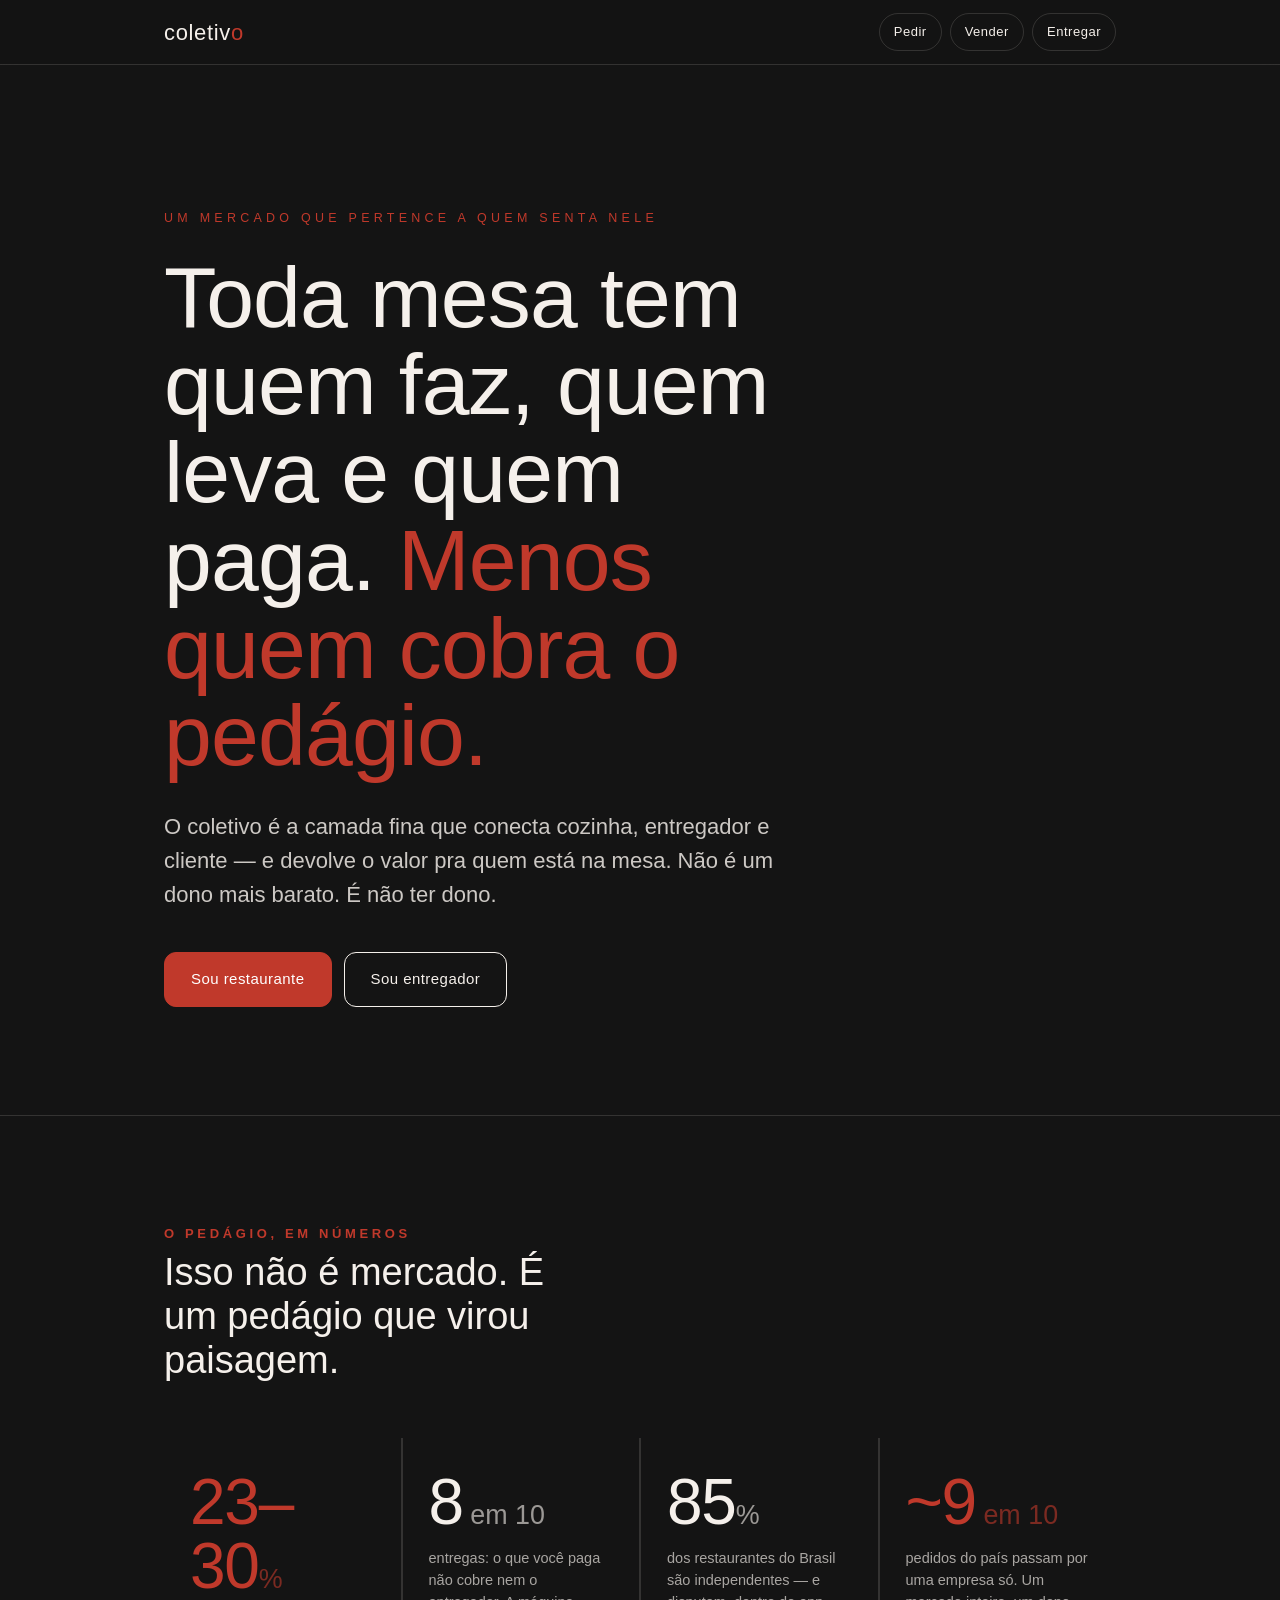
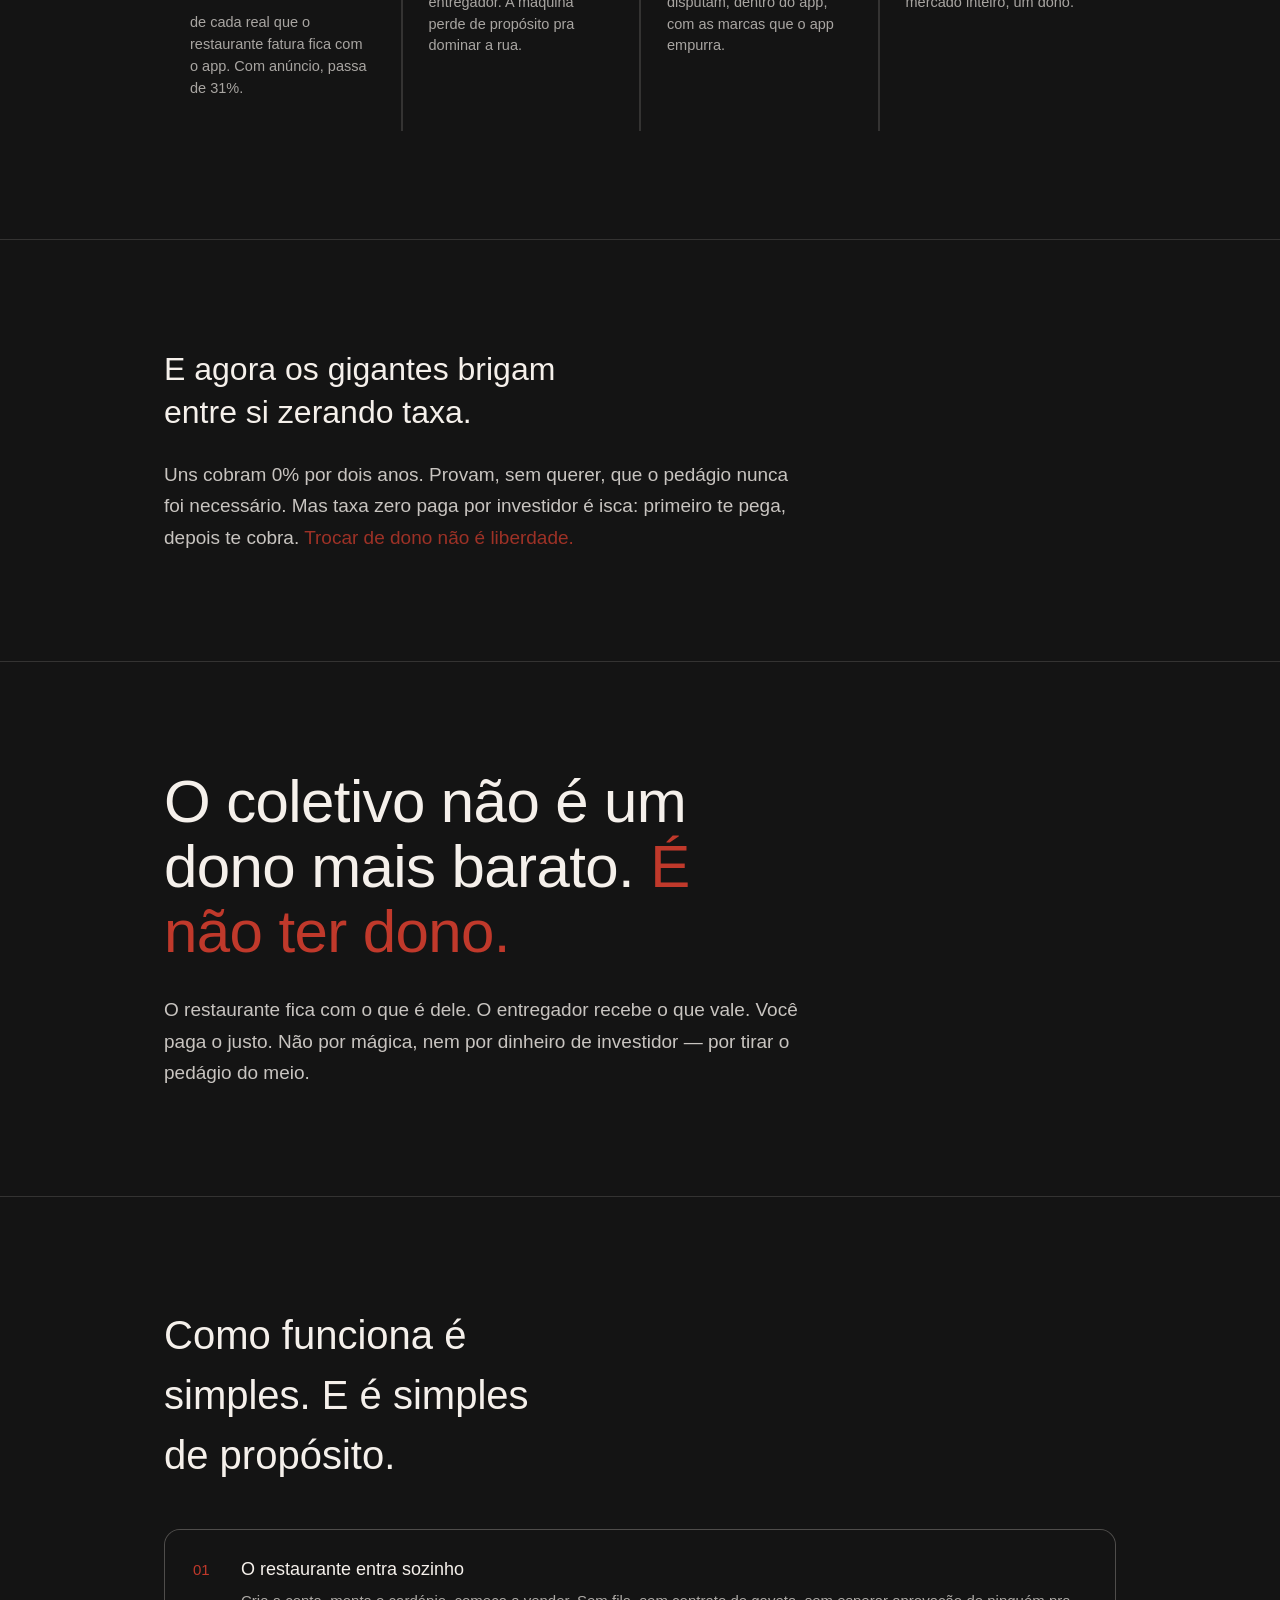
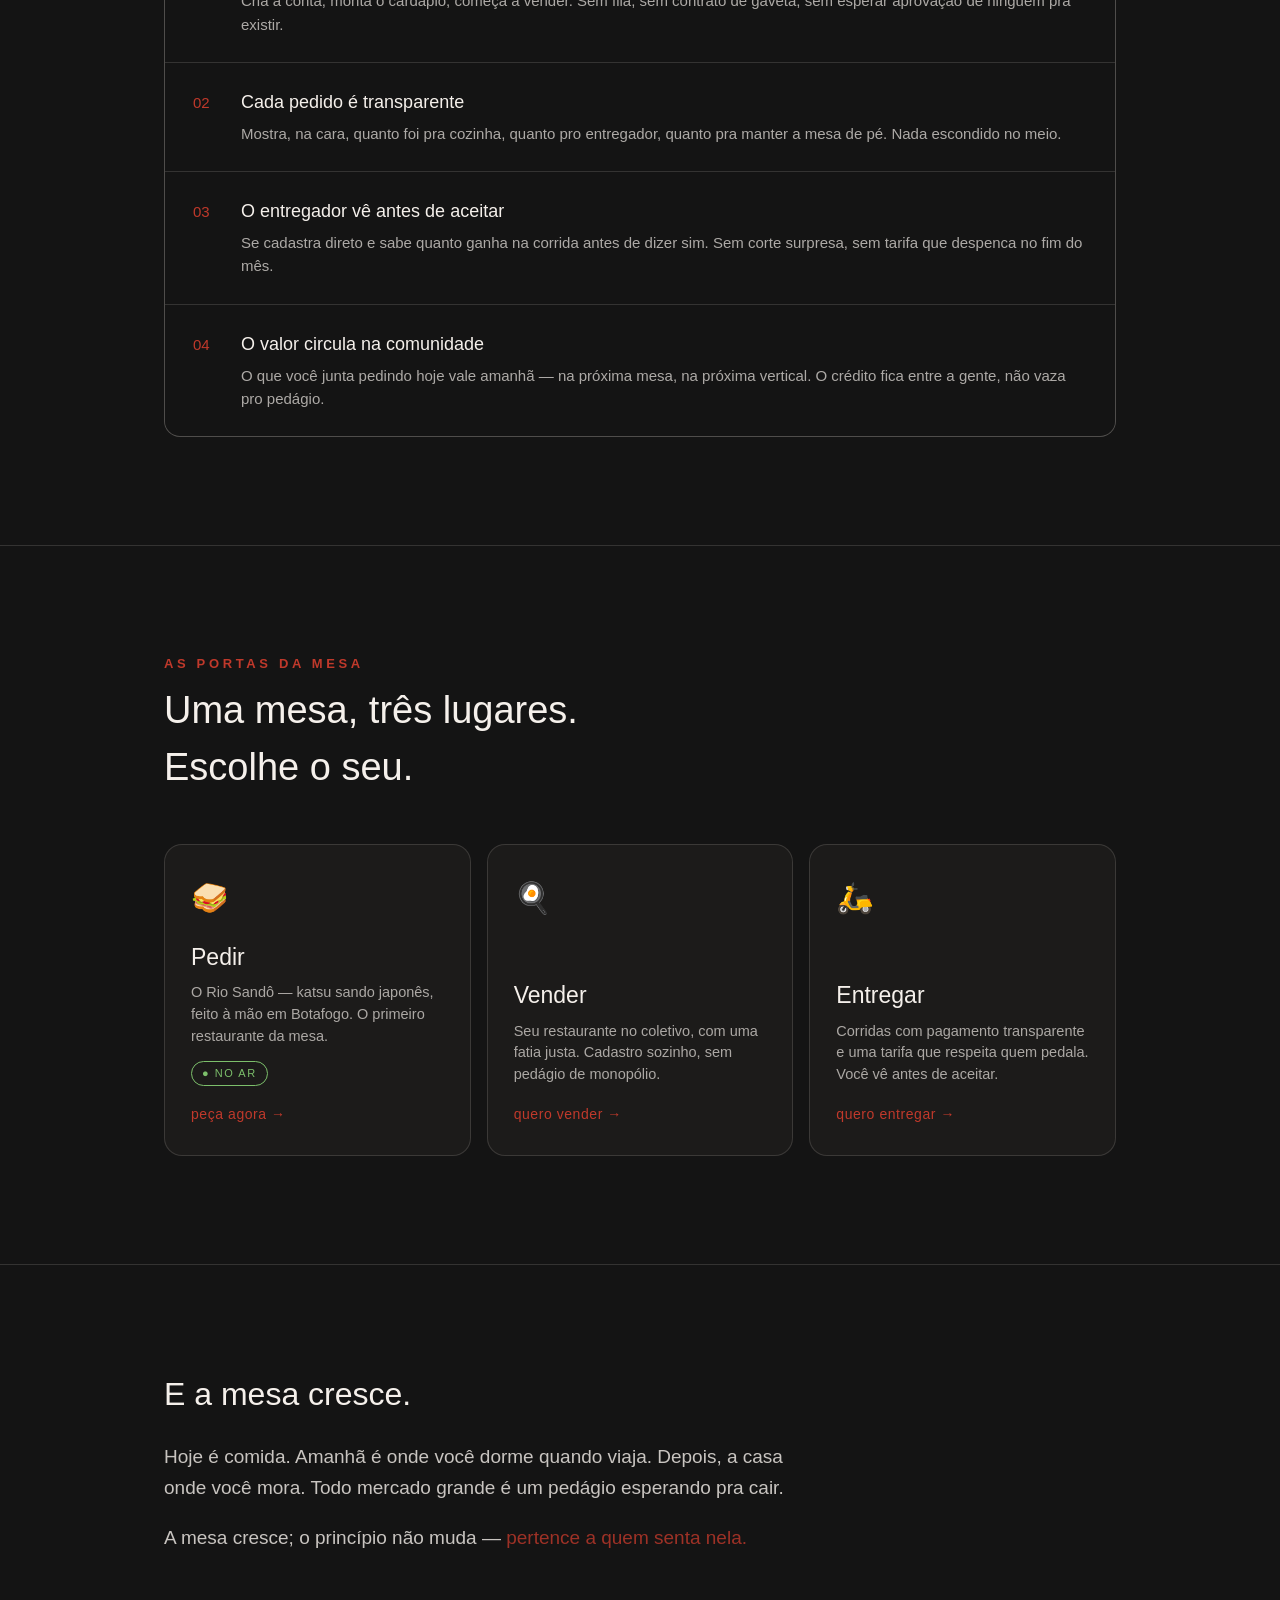
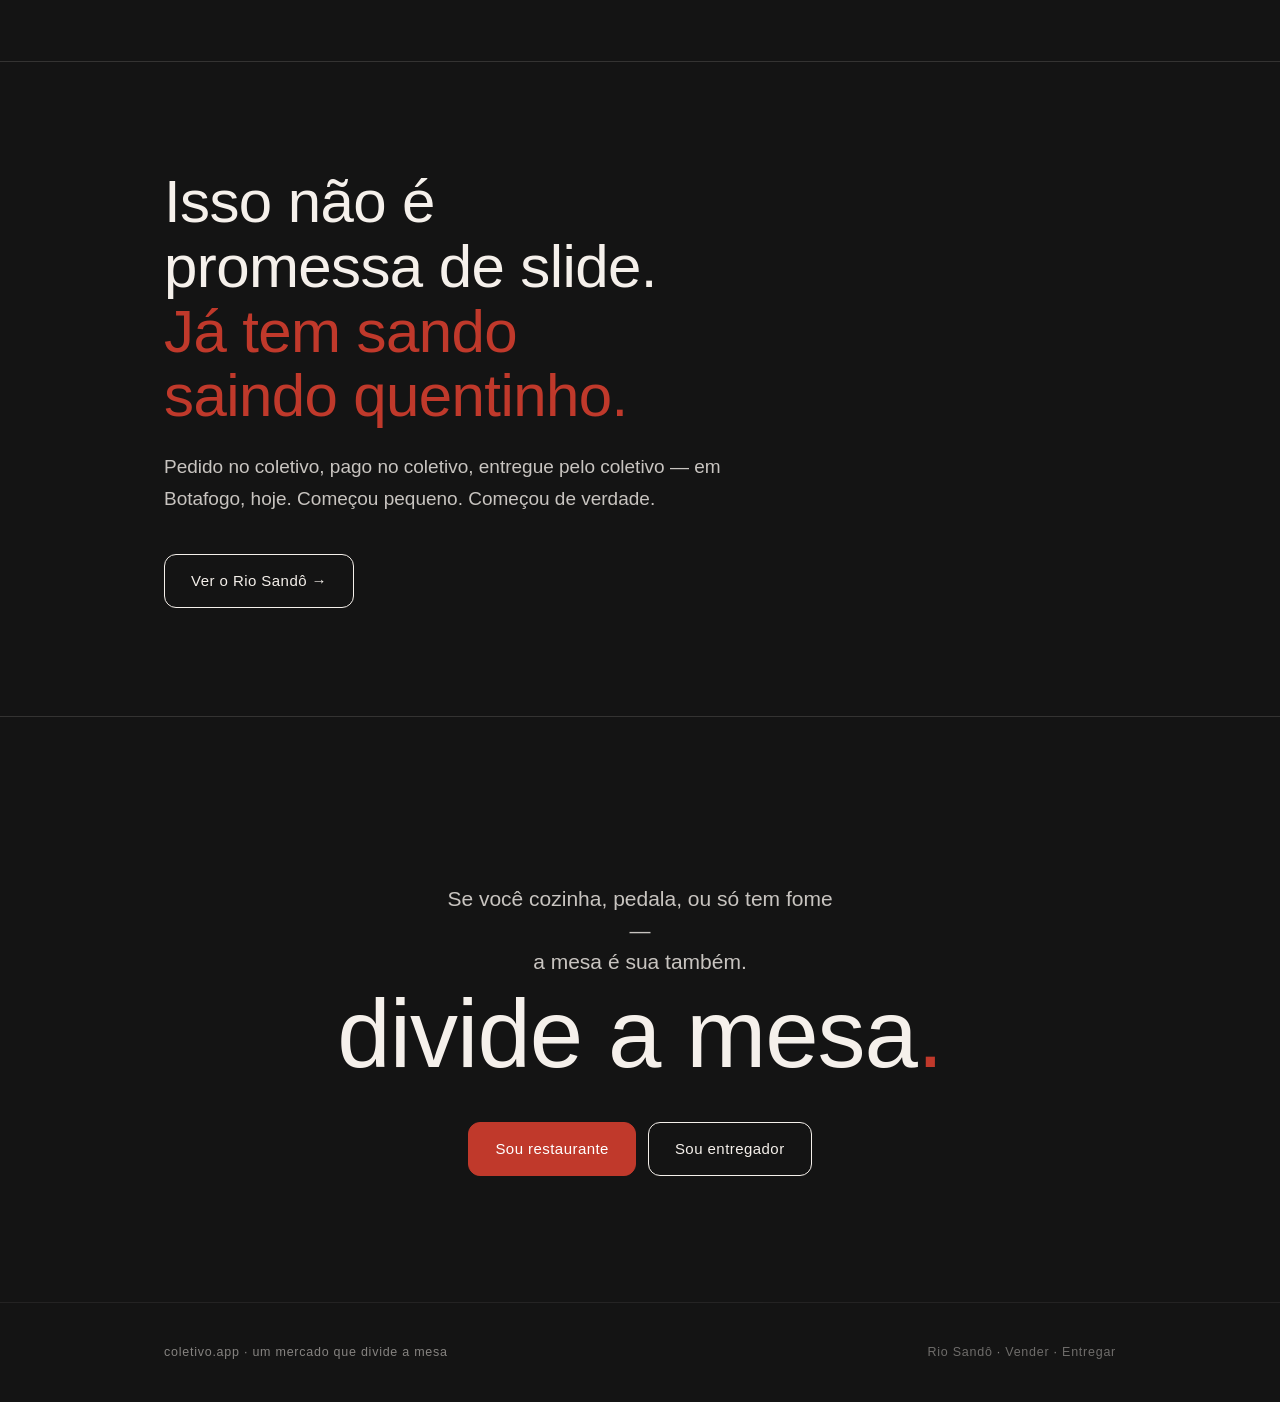
==== commit d2632238: "coletivo: hub-manifesto na raiz + portas Vender (restaurantes) e Entregar (entregadores), cadastro s" ====
--- a/index.html
+++ b/index.html
@@ -2,48 +2,236 @@
 <html lang="pt-BR">
 <head>
 <meta charset="UTF-8">
-<meta name="viewport" content="width=device-width, initial-scale=1">
-<title>coletivo</title>
+<meta name="viewport" content="width=device-width, initial-scale=1, viewport-fit=cover">
+<meta name="theme-color" content="#141414">
+<title>coletivo — divide a mesa</title>
+<meta name="description" content="Um ecossistema de mercados que pertence a quem senta na mesa. Sem pedágio de monopólio: o restaurante fica com o que é dele, o entregador recebe o que vale, você paga o justo.">
+<meta property="og:title" content="coletivo — divide a mesa">
+<meta property="og:description" content="Não é um dono mais barato. É não ter dono. O mercado justo começou com um sando em Botafogo.">
+<meta property="og:url" content="https://coletivo.app/">
+<meta property="og:type" content="website">
+<link rel="icon" href="/riosando/favicon.svg" type="image/svg+xml">
 <style>
+  :root{
+    --preto:#141414; --preto2:#1C1B1A; --creme:#F5F0EB; --vermelho:#C0392B; --verde:#7CBF6B;
+    --linha:rgba(245,240,235,.14);
+  }
   *{margin:0;padding:0;box-sizing:border-box}
+  html{-webkit-text-size-adjust:100%;scroll-behavior:smooth}
   body{
-    font-family:Futura,'Century Gothic','Jost',sans-serif;
-    background:#141414;color:#F5F0EB;
-    min-height:100vh;display:flex;flex-direction:column;
-    align-items:center;justify-content:center;padding:24px;
+    font-family:Futura,'Futura PT','Century Gothic','Jost',sans-serif;
+    background:var(--preto);color:var(--creme);line-height:1.5;
+    overflow-x:hidden;
   }
-  .wordmark{font-size:15vw;font-weight:500;letter-spacing:.04em;line-height:1}
-  @media(min-width:600px){.wordmark{font-size:88px}}
-  .wordmark span{color:#C0392B}
-  .tag{margin-top:14px;font-size:13px;letter-spacing:.3em;text-transform:uppercase;opacity:.45}
-  .cards{margin-top:56px;width:100%;max-width:420px;display:flex;flex-direction:column;gap:14px}
-  a.card{
-    display:flex;align-items:center;justify-content:space-between;
-    text-decoration:none;color:#F5F0EB;
-    border:1px solid rgba(245,240,235,.18);border-radius:16px;
-    padding:20px 22px;transition:.15s;
-  }
-  a.card:hover{border-color:#C0392B;transform:translateY(-2px)}
-  .card b{font-size:17px;font-weight:500;letter-spacing:.05em}
-  .card small{display:block;font-size:12px;opacity:.5;margin-top:4px}
-  .card .seta{font-size:20px;opacity:.6}
-  .breve{
-    border:1px dashed rgba(245,240,235,.15);border-radius:16px;
-    padding:20px 22px;font-size:13px;opacity:.35;letter-spacing:.08em;text-align:center;
-  }
-  footer{margin-top:64px;font-size:11px;letter-spacing:.25em;text-transform:uppercase;opacity:.25}
+  .wrap{max-width:1000px;margin:0 auto;padding:0 24px}
+  ::selection{background:var(--vermelho);color:#fff}
+
+  /* topo */
+  header{position:sticky;top:0;z-index:50;background:rgba(20,20,20,.82);backdrop-filter:blur(10px);
+    border-bottom:1px solid var(--linha)}
+  header .wrap{display:flex;align-items:center;justify-content:space-between;height:64px}
+  .brand{font-size:22px;font-weight:500;letter-spacing:.03em;color:var(--creme);text-decoration:none}
+  .brand span{color:var(--vermelho)}
+  .nav-portas{display:flex;gap:8px}
+  .nav-portas a{font-size:13px;letter-spacing:.04em;color:var(--creme);text-decoration:none;
+    padding:8px 14px;border-radius:99px;border:1px solid var(--linha);transition:.15s;white-space:nowrap}
+  .nav-portas a:hover{border-color:var(--vermelho)}
+  .nav-portas a.destaque{background:var(--vermelho);border-color:var(--vermelho);color:#fff}
+  @media(max-width:620px){.nav-portas a.opt{display:none}}
+
+  /* hero manifesto */
+  .hero{padding:16vh 0 12vh;border-bottom:1px solid var(--linha)}
+  .kicker{font-size:12.5px;letter-spacing:.34em;text-transform:uppercase;color:var(--vermelho);margin-bottom:26px}
+  .hero h1{font-size:clamp(38px,8.5vw,86px);font-weight:500;line-height:1.02;letter-spacing:-.01em;max-width:14ch}
+  .hero h1 em{font-style:normal;color:var(--vermelho)}
+  .hero .sub{margin-top:30px;font-size:clamp(17px,2.4vw,22px);opacity:.82;max-width:52ch;line-height:1.55}
+  .hero-cta{margin-top:40px;display:flex;gap:12px;flex-wrap:wrap}
+  .btn{font-family:inherit;font-size:15px;letter-spacing:.03em;text-decoration:none;padding:15px 26px;border-radius:12px;
+    border:1px solid var(--creme);color:var(--creme);transition:.15s;display:inline-block}
+  .btn:hover{transform:translateY(-2px)}
+  .btn.cheio{background:var(--vermelho);border-color:var(--vermelho);color:#fff}
+
+  /* números — os golpes */
+  .golpes{padding:12vh 0;border-bottom:1px solid var(--linha)}
+  .golpes h2{font-size:13px;letter-spacing:.28em;text-transform:uppercase;color:var(--vermelho);margin-bottom:8px}
+  .golpes .lede{font-size:clamp(24px,4vw,38px);font-weight:500;line-height:1.15;max-width:20ch;margin-bottom:56px}
+  .grid-num{display:grid;grid-template-columns:repeat(auto-fit,minmax(210px,1fr));gap:2px;background:var(--linha)}
+  .num{background:var(--preto);padding:32px 26px}
+  .num b{display:block;font-size:clamp(42px,6vw,64px);font-weight:500;line-height:1;letter-spacing:-.02em}
+  .num b .u{font-size:.42em;opacity:.6;letter-spacing:0}
+  .num p{margin-top:14px;font-size:14.5px;opacity:.66;line-height:1.5}
+  .num.vermelho b{color:var(--vermelho)}
+
+  /* seções de texto do manifesto */
+  .movimento{padding:12vh 0;border-bottom:1px solid var(--linha)}
+  .movimento .par{font-size:clamp(22px,3.4vw,32px);font-weight:500;line-height:1.32;max-width:24ch}
+  .movimento .par + .corpo{margin-top:26px}
+  .corpo{font-size:clamp(16px,2.1vw,19px);opacity:.8;line-height:1.65;max-width:60ch}
+  .corpo + .corpo{margin-top:18px}
+  .destaque-linha{color:var(--vermelho)}
+  .frase-mor{font-size:clamp(30px,6vw,60px);font-weight:500;line-height:1.08;letter-spacing:-.01em;max-width:16ch}
+  .frase-mor em{font-style:normal;color:var(--vermelho)}
+
+  /* como funciona */
+  .como{padding:12vh 0;border-bottom:1px solid var(--linha)}
+  .como h2{font-size:clamp(26px,4vw,40px);font-weight:500;margin-bottom:44px;max-width:18ch}
+  .passos{display:grid;gap:1px;background:var(--linha);border:1px solid var(--linha);border-radius:16px;overflow:hidden}
+  .passo{background:var(--preto);padding:26px 28px;display:flex;gap:20px;align-items:flex-start}
+  .passo .n{font-size:15px;color:var(--vermelho);flex:0 0 auto;width:28px;padding-top:3px}
+  .passo h3{font-size:18px;font-weight:500;margin-bottom:6px}
+  .passo p{font-size:15px;opacity:.68;line-height:1.55}
+
+  /* as três portas */
+  .portas{padding:12vh 0;border-bottom:1px solid var(--linha)}
+  .portas h2{font-size:13px;letter-spacing:.28em;text-transform:uppercase;color:var(--vermelho);margin-bottom:8px}
+  .portas .lede{font-size:clamp(24px,4vw,38px);font-weight:500;margin-bottom:48px;max-width:20ch}
+  .grid-portas{display:grid;grid-template-columns:repeat(auto-fit,minmax(260px,1fr));gap:16px}
+  a.porta{text-decoration:none;color:var(--creme);background:var(--preto2);border:1px solid var(--linha);
+    border-radius:18px;padding:30px 26px;display:flex;flex-direction:column;min-height:230px;transition:.18s}
+  a.porta:hover{border-color:var(--vermelho);transform:translateY(-3px)}
+  .porta .emoji{font-size:30px;margin-bottom:auto}
+  .porta h3{font-size:23px;font-weight:500;margin-top:20px}
+  .porta p{font-size:14.5px;opacity:.66;margin-top:8px;line-height:1.5}
+  .porta .vai{margin-top:18px;font-size:14px;color:var(--vermelho);letter-spacing:.04em}
+  .porta.viva .selo{display:inline-block;font-size:11px;letter-spacing:.14em;text-transform:uppercase;
+    color:var(--verde);border:1px solid var(--verde);border-radius:99px;padding:3px 10px;margin-top:14px;align-self:flex-start}
+
+  /* prova + fecho */
+  .prova{padding:12vh 0;border-bottom:1px solid var(--linha)}
+  .prova .frase-mor{margin-bottom:22px}
+  .fecho{padding:16vh 0 14vh;text-align:center}
+  .fecho .assinatura{font-size:clamp(40px,10vw,96px);font-weight:500;letter-spacing:-.01em;line-height:1}
+  .fecho .assinatura span{color:var(--vermelho)}
+  .fecho .conv{margin-top:22px;font-size:clamp(17px,2.4vw,21px);opacity:.8;max-width:34ch;margin-left:auto;margin-right:auto}
+  .fecho .hero-cta{justify-content:center}
+
+  footer{padding:40px 0;border-top:1px solid var(--linha);font-size:12.5px;opacity:.5;
+    display:flex;justify-content:space-between;flex-wrap:wrap;gap:12px;letter-spacing:.06em}
+  footer a{color:var(--creme);text-decoration:none;opacity:.8}
+
+  .reveal{opacity:0;transform:translateY(22px);transition:opacity .7s ease,transform .7s ease}
+  .reveal.on{opacity:1;transform:none}
+  @media(prefers-reduced-motion:reduce){.reveal{opacity:1;transform:none;transition:none}}
 </style>
 </head>
 <body>
-  <div class="wordmark">c<span>o</span>letivo</div>
-  <div class="tag">iniciativas que dividem a mesa</div>
-  <div class="cards">
-    <a class="card" href="/riosando/">
-      <div><b>RIO SANDÔ</b><small>katsu sando japonês · Botafogo, Rio</small></div>
-      <span class="seta">→</span>
+
+<header>
+  <div class="wrap">
+    <a href="/" class="brand">coletiv<span>o</span></a>
+    <nav class="nav-portas">
+      <a href="/riosando/" class="opt">Pedir</a>
+      <a href="/restaurantes/">Vender</a>
+      <a href="/entregadores/">Entregar</a>
+    </nav>
+  </div>
+</header>
+
+<!-- HERO -->
+<section class="hero"><div class="wrap reveal">
+  <div class="kicker">um mercado que pertence a quem senta nele</div>
+  <h1>Toda mesa tem quem faz, quem leva e quem paga. <em>Menos quem cobra o pedágio.</em></h1>
+  <p class="sub">O coletivo é a camada fina que conecta cozinha, entregador e cliente — e devolve o valor pra quem está na mesa. Não é um dono mais barato. É não ter dono.</p>
+  <div class="hero-cta">
+    <a href="/restaurantes/" class="btn cheio">Sou restaurante</a>
+    <a href="/entregadores/" class="btn">Sou entregador</a>
+  </div>
+</div></section>
+
+<!-- OS GOLPES (números) -->
+<section class="golpes"><div class="wrap reveal">
+  <h2>o pedágio, em números</h2>
+  <p class="lede">Isso não é mercado. É um pedágio que virou paisagem.</p>
+  <div class="grid-num">
+    <div class="num vermelho"><b>23–30<span class="u">%</span></b><p>de cada real que o restaurante fatura fica com o app. Com anúncio, passa de 31%.</p></div>
+    <div class="num"><b>8<span class="u"> em 10</span></b><p>entregas: o que você paga não cobre nem o entregador. A máquina perde de propósito pra dominar a rua.</p></div>
+    <div class="num"><b>85<span class="u">%</span></b><p>dos restaurantes do Brasil são independentes — e disputam, dentro do app, com as marcas que o app empurra.</p></div>
+    <div class="num vermelho"><b>~9<span class="u"> em 10</span></b><p>pedidos do país passam por uma empresa só. Um mercado inteiro, um dono.</p></div>
+  </div>
+</div></section>
+
+<!-- MOVIMENTO 1 -->
+<section class="movimento"><div class="wrap reveal">
+  <p class="par">E agora os gigantes brigam entre si zerando taxa.</p>
+  <p class="corpo">Uns cobram 0% por dois anos. Provam, sem querer, que o pedágio nunca foi necessário. Mas taxa zero paga por investidor é isca: primeiro te pega, depois te cobra. <span class="destaque-linha">Trocar de dono não é liberdade.</span></p>
+</div></section>
+
+<!-- FRASE-MOR -->
+<section class="movimento"><div class="wrap reveal">
+  <p class="frase-mor">O coletivo não é um dono mais barato. <em>É não ter dono.</em></p>
+  <p class="corpo" style="margin-top:30px">O restaurante fica com o que é dele. O entregador recebe o que vale. Você paga o justo. Não por mágica, nem por dinheiro de investidor — por tirar o pedágio do meio.</p>
+</div></section>
+
+<!-- COMO FUNCIONA -->
+<section class="como"><div class="wrap reveal">
+  <h2>Como funciona é simples. E é simples de propósito.</h2>
+  <div class="passos">
+    <div class="passo"><div class="n">01</div><div><h3>O restaurante entra sozinho</h3><p>Cria a conta, monta o cardápio, começa a vender. Sem fila, sem contrato de gaveta, sem esperar aprovação de ninguém pra existir.</p></div></div>
+    <div class="passo"><div class="n">02</div><div><h3>Cada pedido é transparente</h3><p>Mostra, na cara, quanto foi pra cozinha, quanto pro entregador, quanto pra manter a mesa de pé. Nada escondido no meio.</p></div></div>
+    <div class="passo"><div class="n">03</div><div><h3>O entregador vê antes de aceitar</h3><p>Se cadastra direto e sabe quanto ganha na corrida antes de dizer sim. Sem corte surpresa, sem tarifa que despenca no fim do mês.</p></div></div>
+    <div class="passo"><div class="n">04</div><div><h3>O valor circula na comunidade</h3><p>O que você junta pedindo hoje vale amanhã — na próxima mesa, na próxima vertical. O crédito fica entre a gente, não vaza pro pedágio.</p></div></div>
+  </div>
+</div></section>
+
+<!-- AS TRÊS PORTAS -->
+<section class="portas" id="portas"><div class="wrap reveal">
+  <h2>as portas da mesa</h2>
+  <p class="lede">Uma mesa, três lugares. Escolhe o seu.</p>
+  <div class="grid-portas">
+    <a href="/riosando/" class="porta viva">
+      <div class="emoji">🥪</div>
+      <h3>Pedir</h3>
+      <p>O Rio Sandô — katsu sando japonês, feito à mão em Botafogo. O primeiro restaurante da mesa.</p>
+      <span class="selo">● no ar</span>
+      <div class="vai">peça agora →</div>
     </a>
-    <div class="breve">em breve, mais um lugar na mesa</div>
-  </div>
-  <footer>coletivo.app</footer>
+    <a href="/restaurantes/" class="porta">
+      <div class="emoji">🍳</div>
+      <h3>Vender</h3>
+      <p>Seu restaurante no coletivo, com uma fatia justa. Cadastro sozinho, sem pedágio de monopólio.</p>
+      <div class="vai">quero vender →</div>
+    </a>
+    <a href="/entregadores/" class="porta">
+      <div class="emoji">🛵</div>
+      <h3>Entregar</h3>
+      <p>Corridas com pagamento transparente e uma tarifa que respeita quem pedala. Você vê antes de aceitar.</p>
+      <div class="vai">quero entregar →</div>
+    </a>
+  </div>
+</div></section>
+
+<!-- A MESA CRESCE -->
+<section class="movimento"><div class="wrap reveal">
+  <p class="par">E a mesa cresce.</p>
+  <p class="corpo">Hoje é comida. Amanhã é onde você dorme quando viaja. Depois, a casa onde você mora. Todo mercado grande é um pedágio esperando pra cair.</p>
+  <p class="corpo">A mesa cresce; o princípio não muda — <span class="destaque-linha">pertence a quem senta nela.</span></p>
+</div></section>
+
+<!-- PROVA -->
+<section class="prova"><div class="wrap reveal">
+  <p class="frase-mor">Isso não é promessa de slide. <em>Já tem sando saindo quentinho.</em></p>
+  <p class="corpo">Pedido no coletivo, pago no coletivo, entregue pelo coletivo — em Botafogo, hoje. Começou pequeno. Começou de verdade.</p>
+  <div class="hero-cta"><a href="/riosando/" class="btn">Ver o Rio Sandô →</a></div>
+</div></section>
+
+<!-- FECHO -->
+<section class="fecho"><div class="wrap reveal">
+  <p class="conv" style="margin-bottom:8px">Se você cozinha, pedala, ou só tem fome —<br>a mesa é sua também.</p>
+  <div class="assinatura">divide a mesa<span>.</span></div>
+  <div class="hero-cta">
+    <a href="/restaurantes/" class="btn cheio">Sou restaurante</a>
+    <a href="/entregadores/" class="btn">Sou entregador</a>
+  </div>
+</div></section>
+
+<footer><div class="wrap" style="display:flex;justify-content:space-between;flex-wrap:wrap;gap:12px;width:100%">
+  <span>coletivo.app · um mercado que divide a mesa</span>
+  <span><a href="/riosando/">Rio Sandô</a> · <a href="/restaurantes/">Vender</a> · <a href="/entregadores/">Entregar</a></span>
+</div></footer>
+
+<script>
+  const io = new IntersectionObserver((es)=>es.forEach(e=>{ if(e.isIntersecting){ e.target.classList.add("on"); io.unobserve(e.target); }}),{threshold:.12});
+  document.querySelectorAll(".reveal").forEach(el=>io.observe(el));
+</script>
 </body>
 </html>
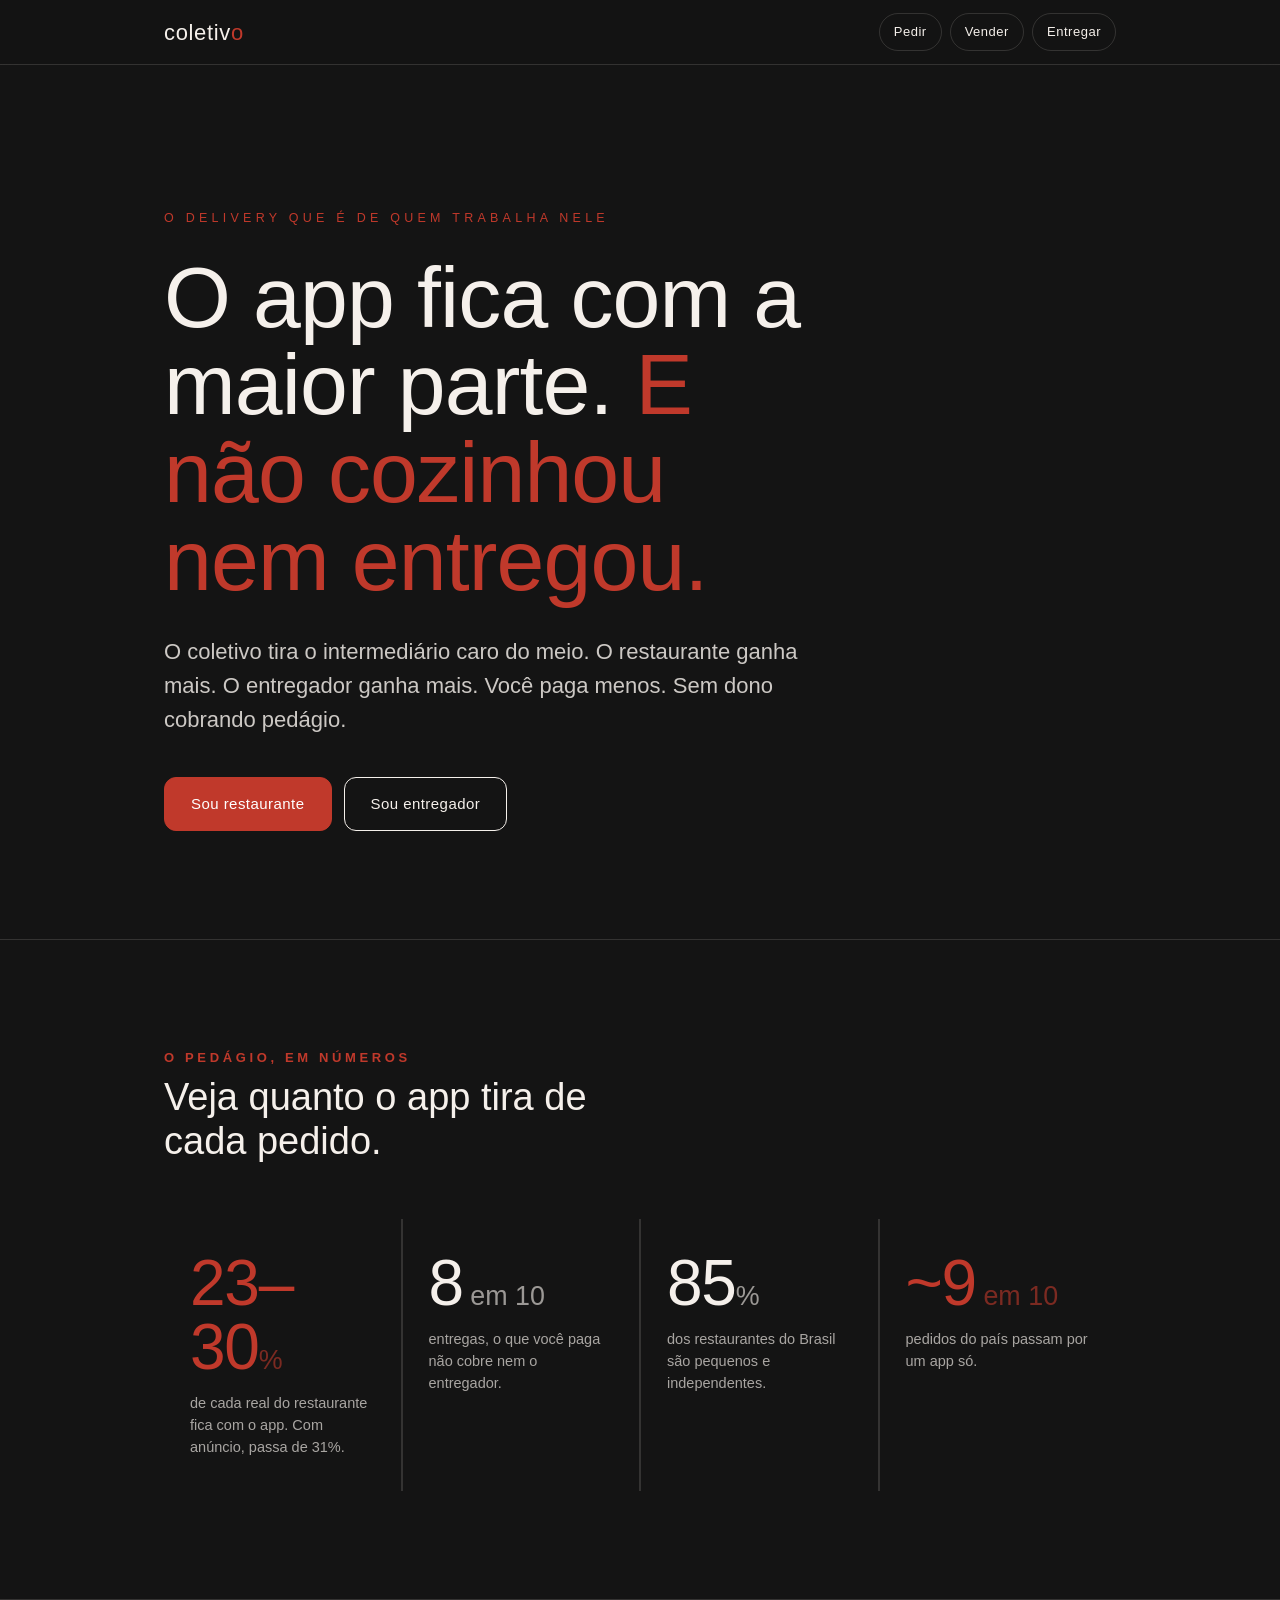
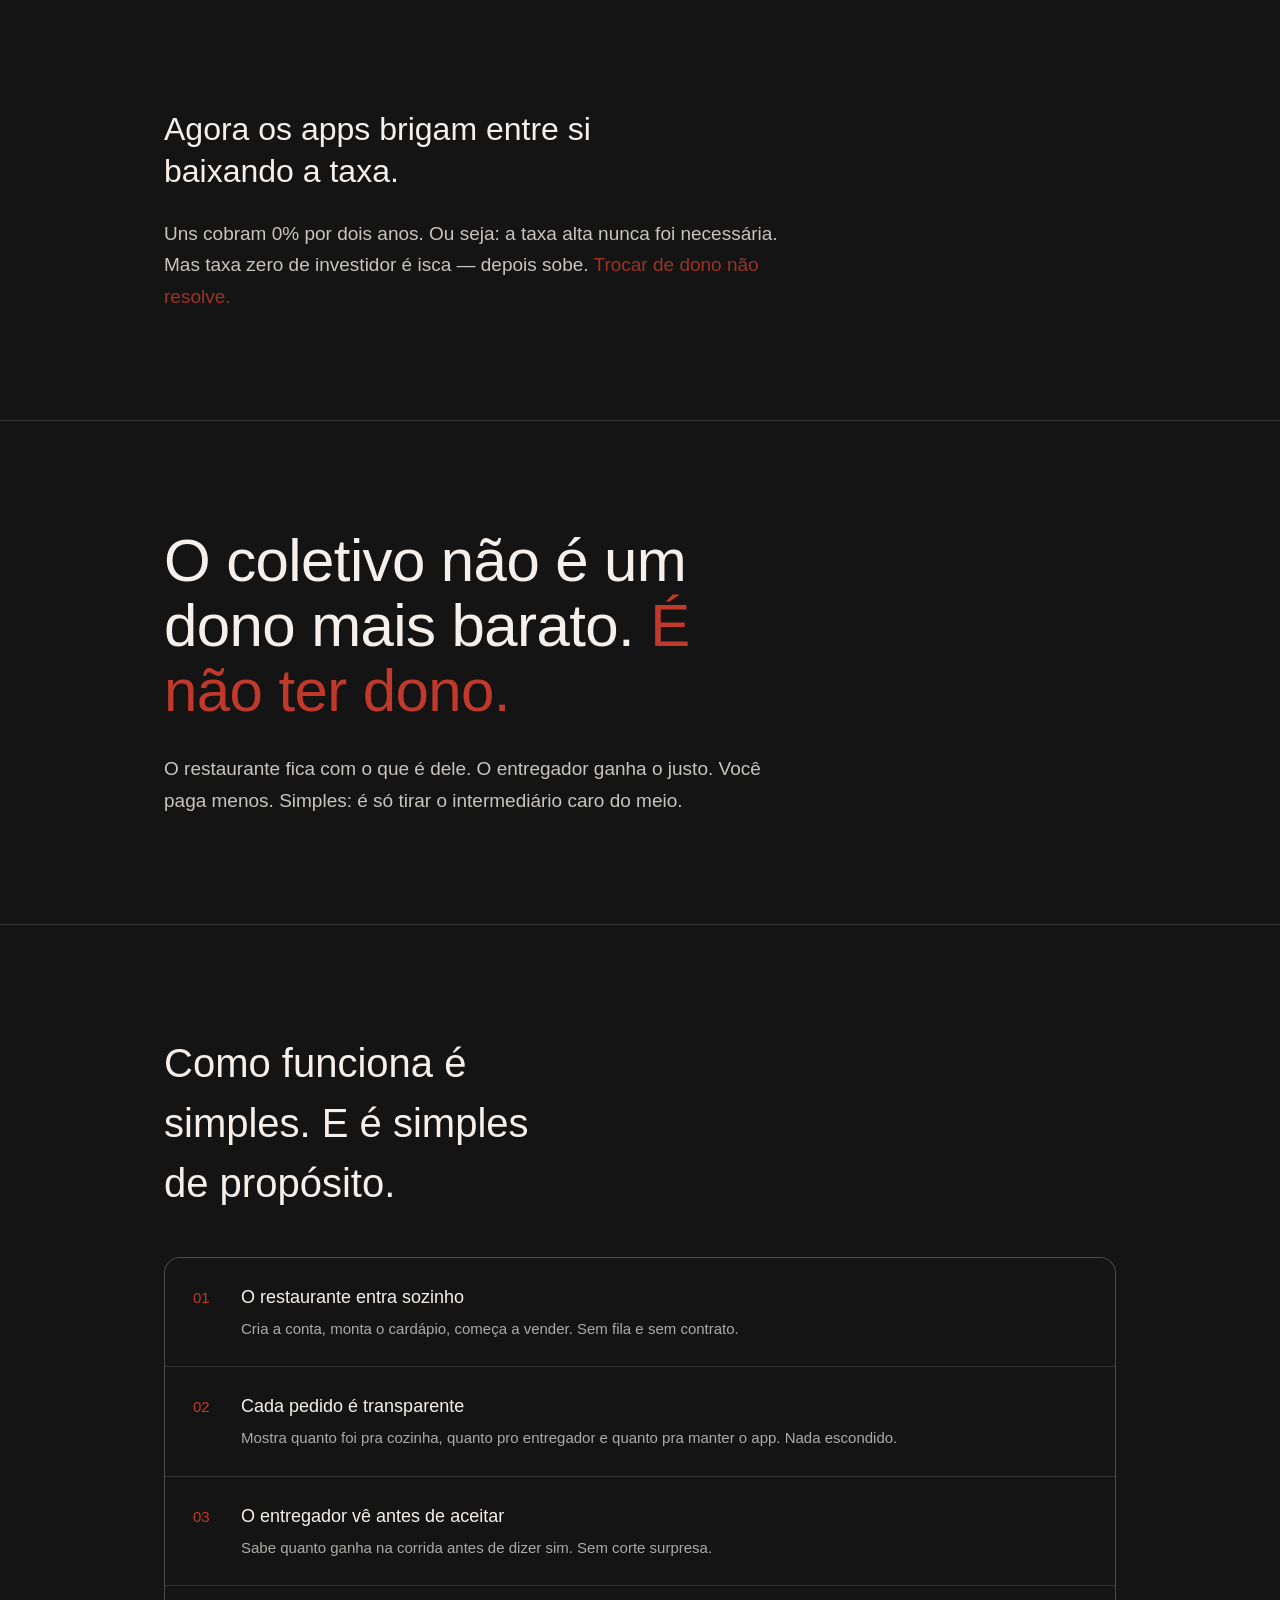
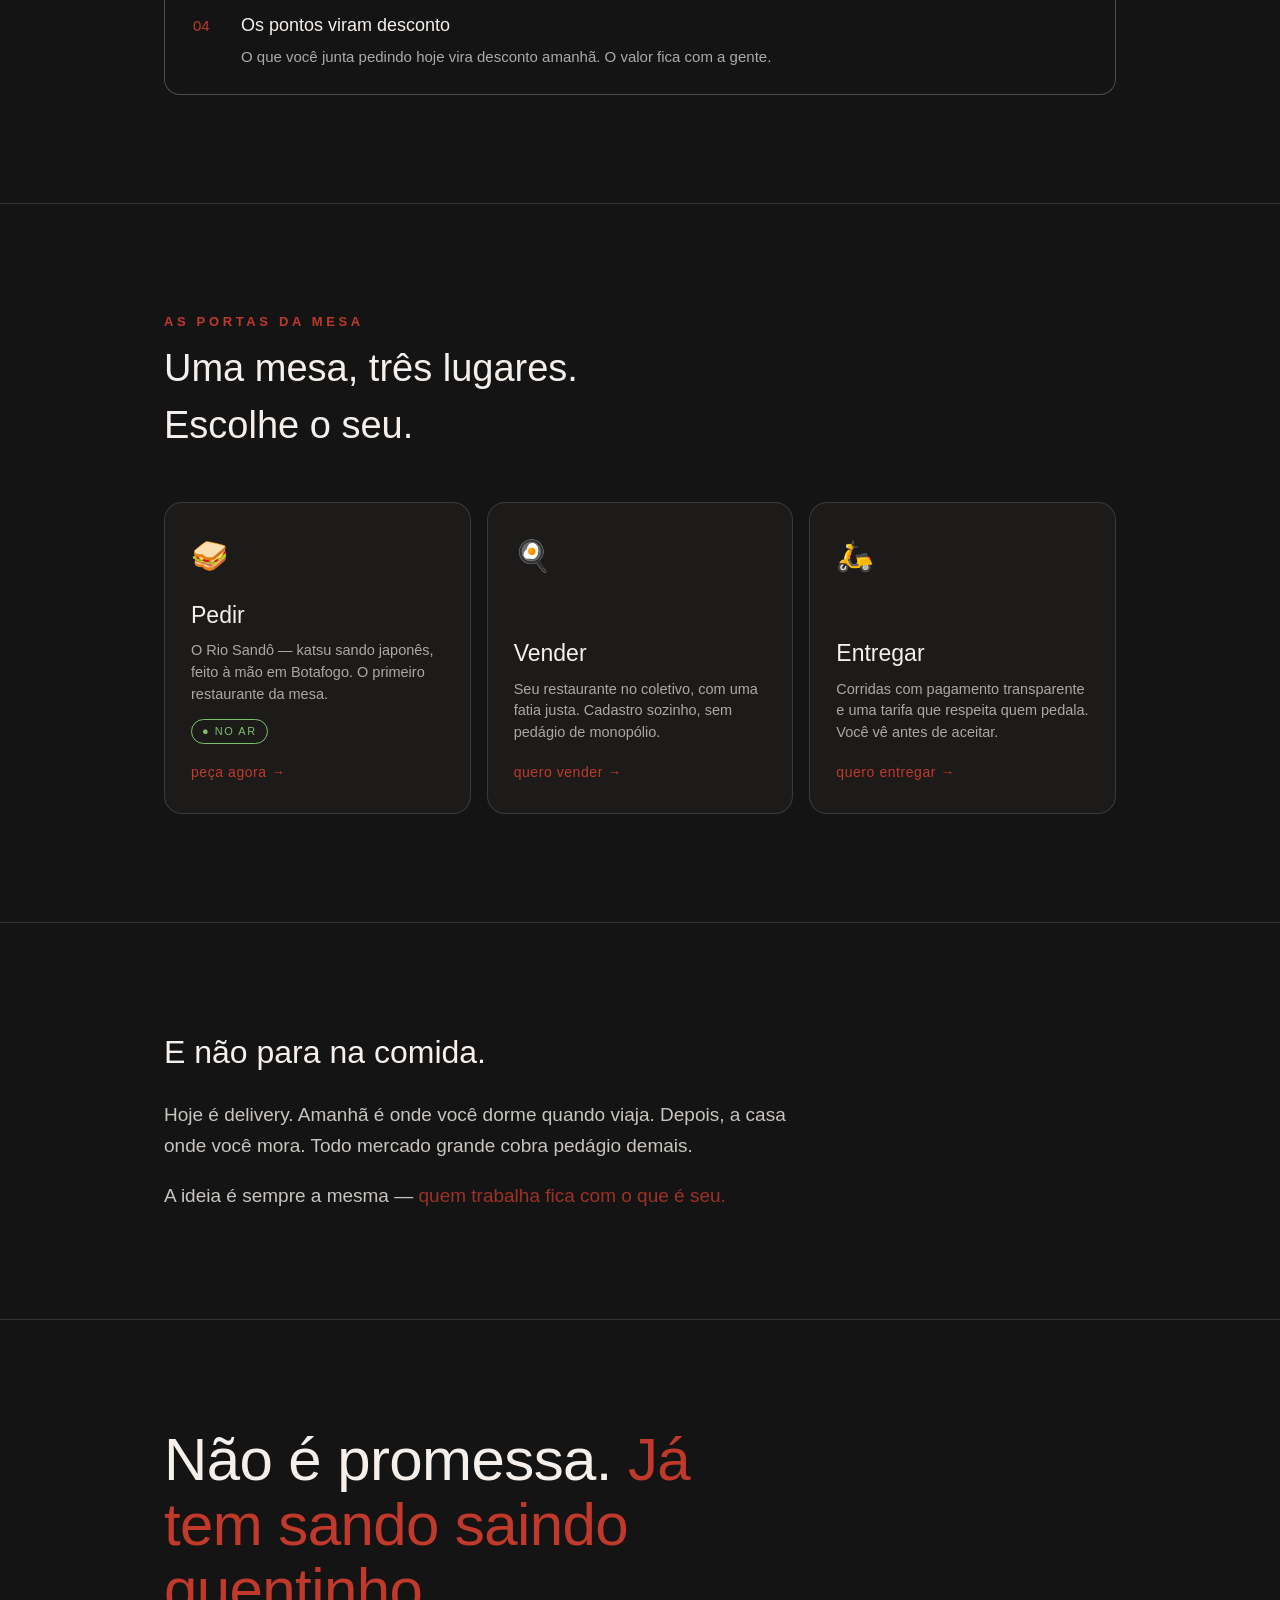
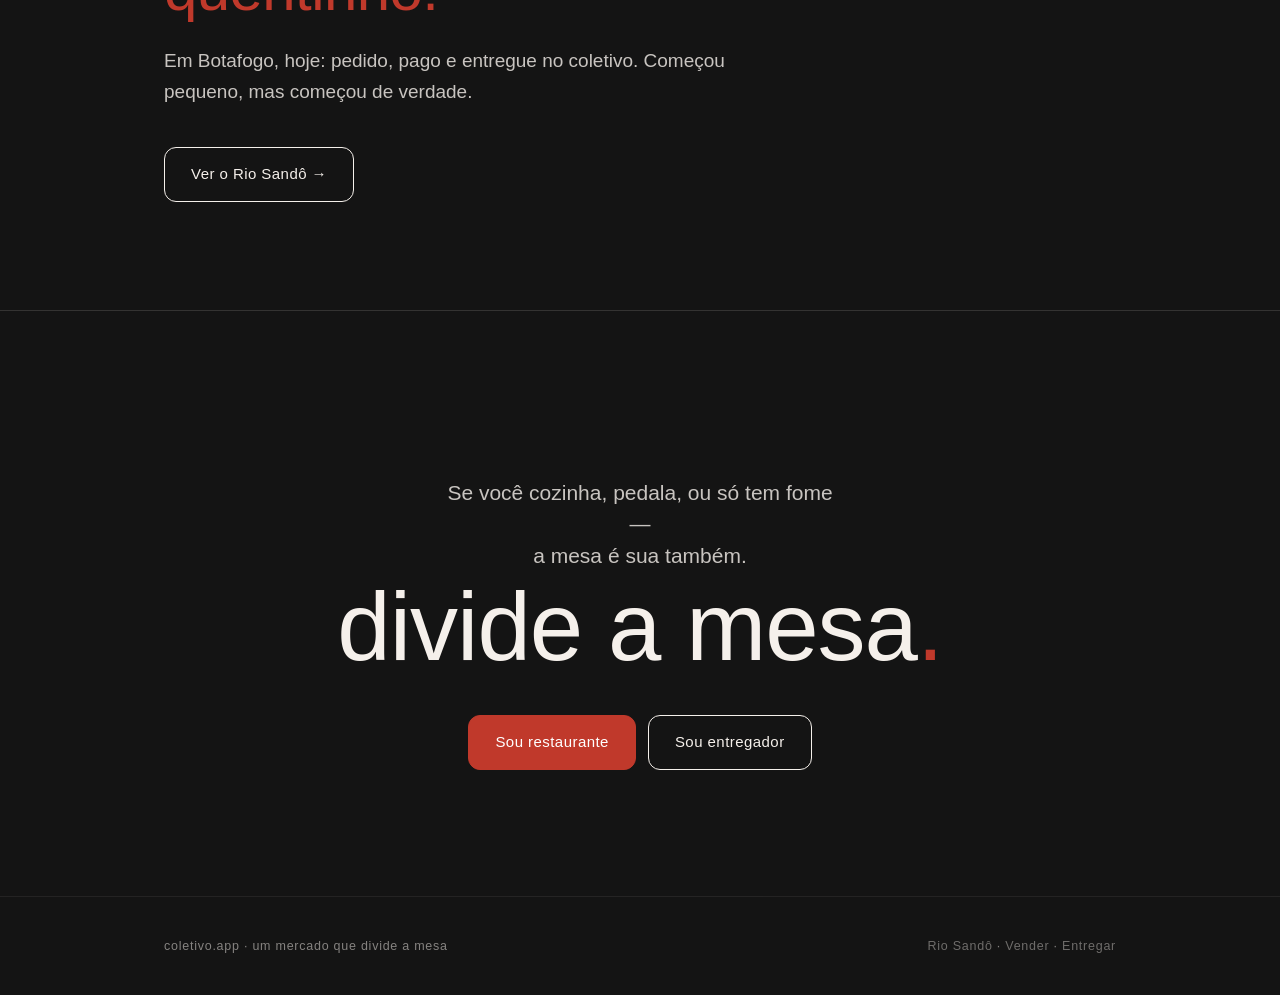
==== commit 93e48332: "manifesto: linguagem mais simples e direta" ====
--- a/index.html
+++ b/index.html
@@ -129,9 +129,9 @@
 
 <!-- HERO -->
 <section class="hero"><div class="wrap reveal">
-  <div class="kicker">um mercado que pertence a quem senta nele</div>
-  <h1>Toda mesa tem quem faz, quem leva e quem paga. <em>Menos quem cobra o pedágio.</em></h1>
-  <p class="sub">O coletivo é a camada fina que conecta cozinha, entregador e cliente — e devolve o valor pra quem está na mesa. Não é um dono mais barato. É não ter dono.</p>
+  <div class="kicker">o delivery que é de quem trabalha nele</div>
+  <h1>O app fica com a maior parte. <em>E não cozinhou nem entregou.</em></h1>
+  <p class="sub">O coletivo tira o intermediário caro do meio. O restaurante ganha mais. O entregador ganha mais. Você paga menos. Sem dono cobrando pedágio.</p>
   <div class="hero-cta">
     <a href="/restaurantes/" class="btn cheio">Sou restaurante</a>
     <a href="/entregadores/" class="btn">Sou entregador</a>
@@ -141,35 +141,35 @@
 <!-- OS GOLPES (números) -->
 <section class="golpes"><div class="wrap reveal">
   <h2>o pedágio, em números</h2>
-  <p class="lede">Isso não é mercado. É um pedágio que virou paisagem.</p>
+  <p class="lede">Veja quanto o app tira de cada pedido.</p>
   <div class="grid-num">
-    <div class="num vermelho"><b>23–30<span class="u">%</span></b><p>de cada real que o restaurante fatura fica com o app. Com anúncio, passa de 31%.</p></div>
-    <div class="num"><b>8<span class="u"> em 10</span></b><p>entregas: o que você paga não cobre nem o entregador. A máquina perde de propósito pra dominar a rua.</p></div>
-    <div class="num"><b>85<span class="u">%</span></b><p>dos restaurantes do Brasil são independentes — e disputam, dentro do app, com as marcas que o app empurra.</p></div>
-    <div class="num vermelho"><b>~9<span class="u"> em 10</span></b><p>pedidos do país passam por uma empresa só. Um mercado inteiro, um dono.</p></div>
+    <div class="num vermelho"><b>23–30<span class="u">%</span></b><p>de cada real do restaurante fica com o app. Com anúncio, passa de 31%.</p></div>
+    <div class="num"><b>8<span class="u"> em 10</span></b><p>entregas, o que você paga não cobre nem o entregador.</p></div>
+    <div class="num"><b>85<span class="u">%</span></b><p>dos restaurantes do Brasil são pequenos e independentes.</p></div>
+    <div class="num vermelho"><b>~9<span class="u"> em 10</span></b><p>pedidos do país passam por um app só.</p></div>
   </div>
 </div></section>
 
 <!-- MOVIMENTO 1 -->
 <section class="movimento"><div class="wrap reveal">
-  <p class="par">E agora os gigantes brigam entre si zerando taxa.</p>
-  <p class="corpo">Uns cobram 0% por dois anos. Provam, sem querer, que o pedágio nunca foi necessário. Mas taxa zero paga por investidor é isca: primeiro te pega, depois te cobra. <span class="destaque-linha">Trocar de dono não é liberdade.</span></p>
+  <p class="par">Agora os apps brigam entre si baixando a taxa.</p>
+  <p class="corpo">Uns cobram 0% por dois anos. Ou seja: a taxa alta nunca foi necessária. Mas taxa zero de investidor é isca — depois sobe. <span class="destaque-linha">Trocar de dono não resolve.</span></p>
 </div></section>
 
 <!-- FRASE-MOR -->
 <section class="movimento"><div class="wrap reveal">
   <p class="frase-mor">O coletivo não é um dono mais barato. <em>É não ter dono.</em></p>
-  <p class="corpo" style="margin-top:30px">O restaurante fica com o que é dele. O entregador recebe o que vale. Você paga o justo. Não por mágica, nem por dinheiro de investidor — por tirar o pedágio do meio.</p>
+  <p class="corpo" style="margin-top:30px">O restaurante fica com o que é dele. O entregador ganha o justo. Você paga menos. Simples: é só tirar o intermediário caro do meio.</p>
 </div></section>
 
 <!-- COMO FUNCIONA -->
 <section class="como"><div class="wrap reveal">
   <h2>Como funciona é simples. E é simples de propósito.</h2>
   <div class="passos">
-    <div class="passo"><div class="n">01</div><div><h3>O restaurante entra sozinho</h3><p>Cria a conta, monta o cardápio, começa a vender. Sem fila, sem contrato de gaveta, sem esperar aprovação de ninguém pra existir.</p></div></div>
-    <div class="passo"><div class="n">02</div><div><h3>Cada pedido é transparente</h3><p>Mostra, na cara, quanto foi pra cozinha, quanto pro entregador, quanto pra manter a mesa de pé. Nada escondido no meio.</p></div></div>
-    <div class="passo"><div class="n">03</div><div><h3>O entregador vê antes de aceitar</h3><p>Se cadastra direto e sabe quanto ganha na corrida antes de dizer sim. Sem corte surpresa, sem tarifa que despenca no fim do mês.</p></div></div>
-    <div class="passo"><div class="n">04</div><div><h3>O valor circula na comunidade</h3><p>O que você junta pedindo hoje vale amanhã — na próxima mesa, na próxima vertical. O crédito fica entre a gente, não vaza pro pedágio.</p></div></div>
+    <div class="passo"><div class="n">01</div><div><h3>O restaurante entra sozinho</h3><p>Cria a conta, monta o cardápio, começa a vender. Sem fila e sem contrato.</p></div></div>
+    <div class="passo"><div class="n">02</div><div><h3>Cada pedido é transparente</h3><p>Mostra quanto foi pra cozinha, quanto pro entregador e quanto pra manter o app. Nada escondido.</p></div></div>
+    <div class="passo"><div class="n">03</div><div><h3>O entregador vê antes de aceitar</h3><p>Sabe quanto ganha na corrida antes de dizer sim. Sem corte surpresa.</p></div></div>
+    <div class="passo"><div class="n">04</div><div><h3>Os pontos viram desconto</h3><p>O que você junta pedindo hoje vira desconto amanhã. O valor fica com a gente.</p></div></div>
   </div>
 </div></section>
 
@@ -202,15 +202,15 @@
 
 <!-- A MESA CRESCE -->
 <section class="movimento"><div class="wrap reveal">
-  <p class="par">E a mesa cresce.</p>
-  <p class="corpo">Hoje é comida. Amanhã é onde você dorme quando viaja. Depois, a casa onde você mora. Todo mercado grande é um pedágio esperando pra cair.</p>
-  <p class="corpo">A mesa cresce; o princípio não muda — <span class="destaque-linha">pertence a quem senta nela.</span></p>
+  <p class="par">E não para na comida.</p>
+  <p class="corpo">Hoje é delivery. Amanhã é onde você dorme quando viaja. Depois, a casa onde você mora. Todo mercado grande cobra pedágio demais.</p>
+  <p class="corpo">A ideia é sempre a mesma — <span class="destaque-linha">quem trabalha fica com o que é seu.</span></p>
 </div></section>
 
 <!-- PROVA -->
 <section class="prova"><div class="wrap reveal">
-  <p class="frase-mor">Isso não é promessa de slide. <em>Já tem sando saindo quentinho.</em></p>
-  <p class="corpo">Pedido no coletivo, pago no coletivo, entregue pelo coletivo — em Botafogo, hoje. Começou pequeno. Começou de verdade.</p>
+  <p class="frase-mor">Não é promessa. <em>Já tem sando saindo quentinho.</em></p>
+  <p class="corpo">Em Botafogo, hoje: pedido, pago e entregue no coletivo. Começou pequeno, mas começou de verdade.</p>
   <div class="hero-cta"><a href="/riosando/" class="btn">Ver o Rio Sandô →</a></div>
 </div></section>
 
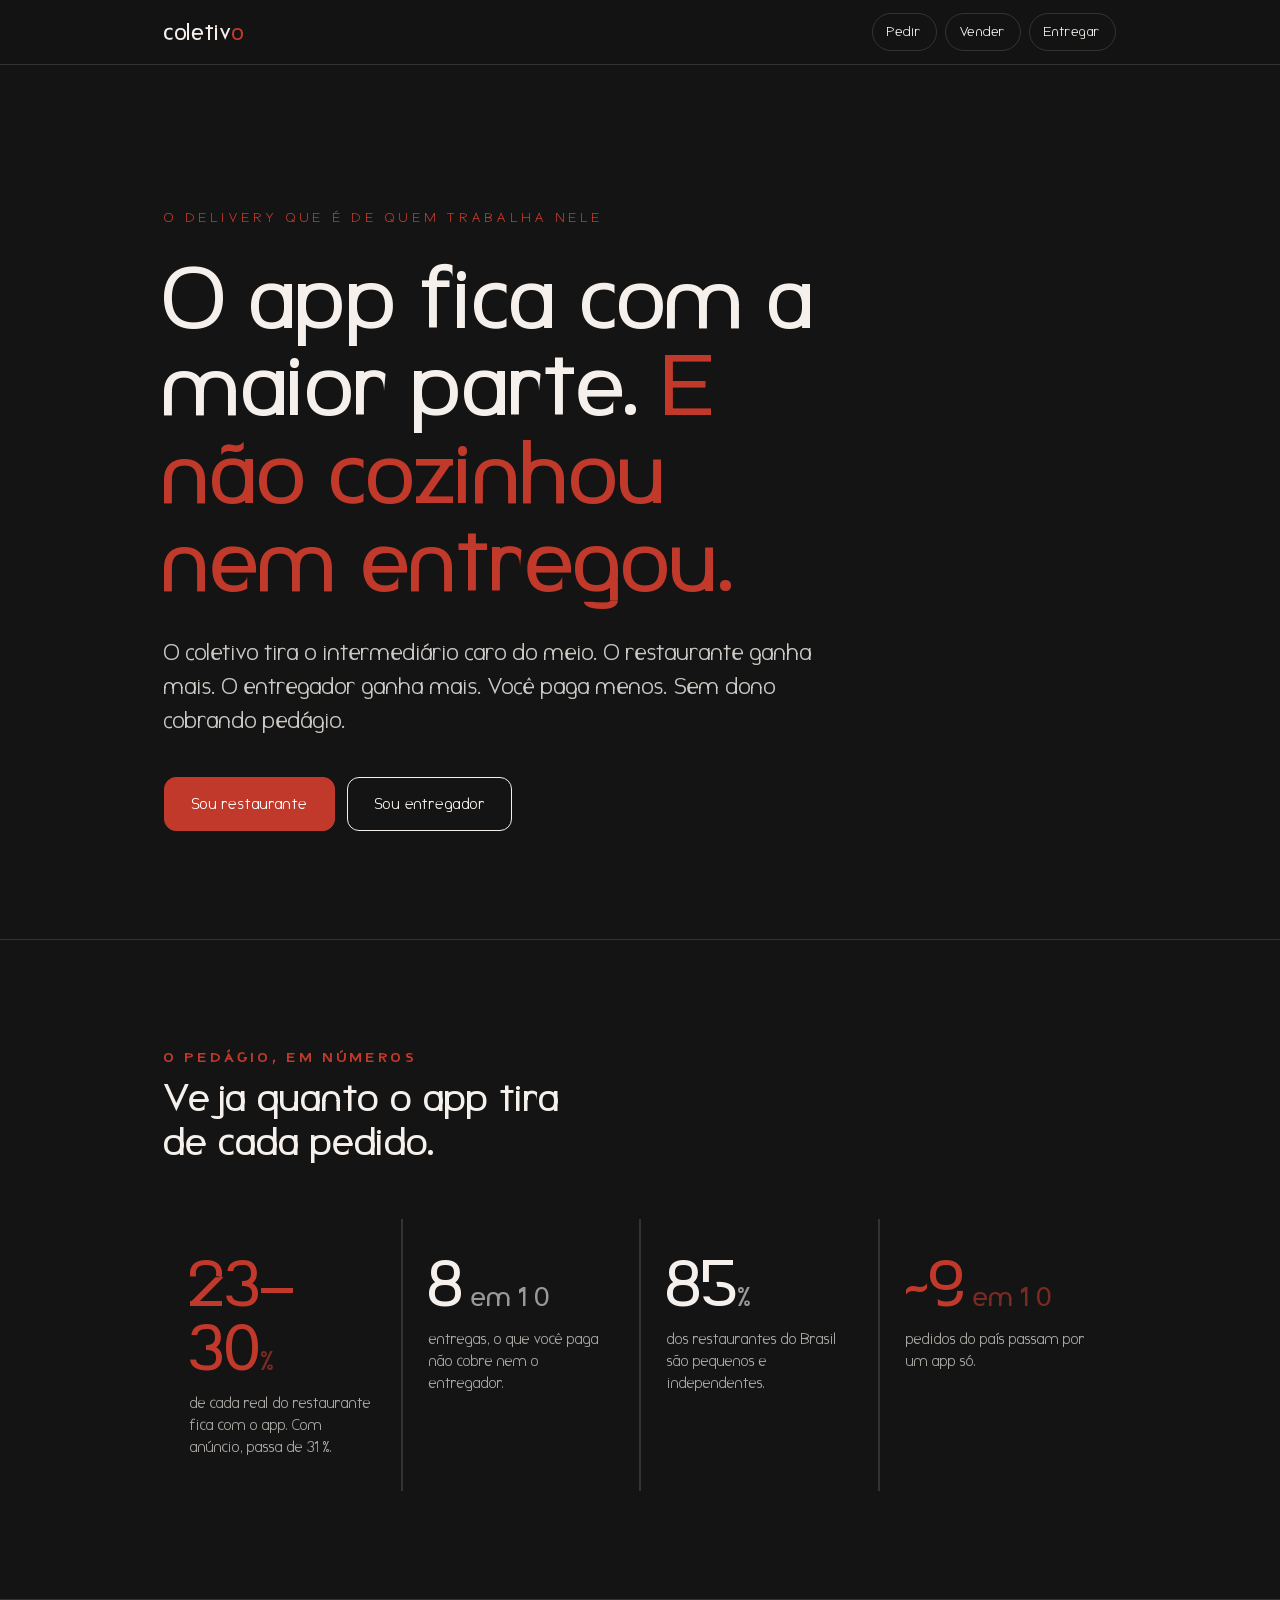
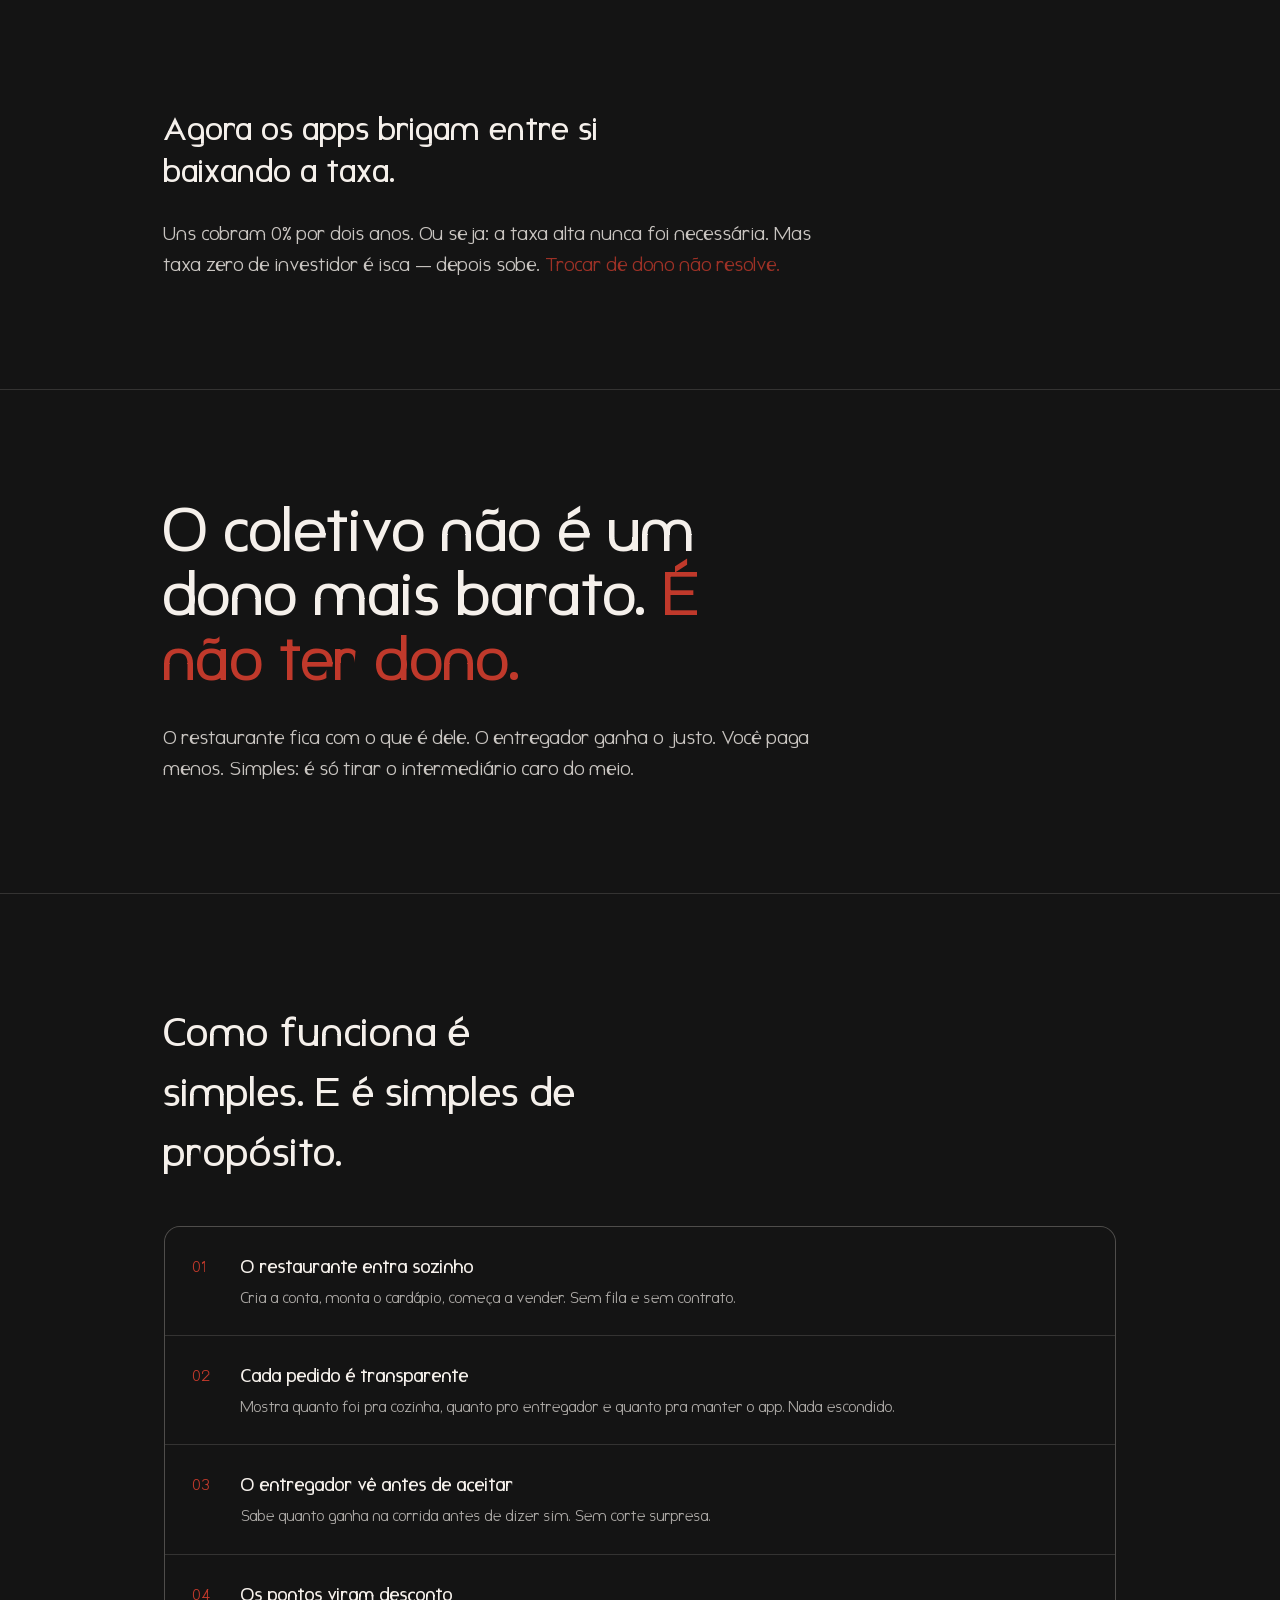
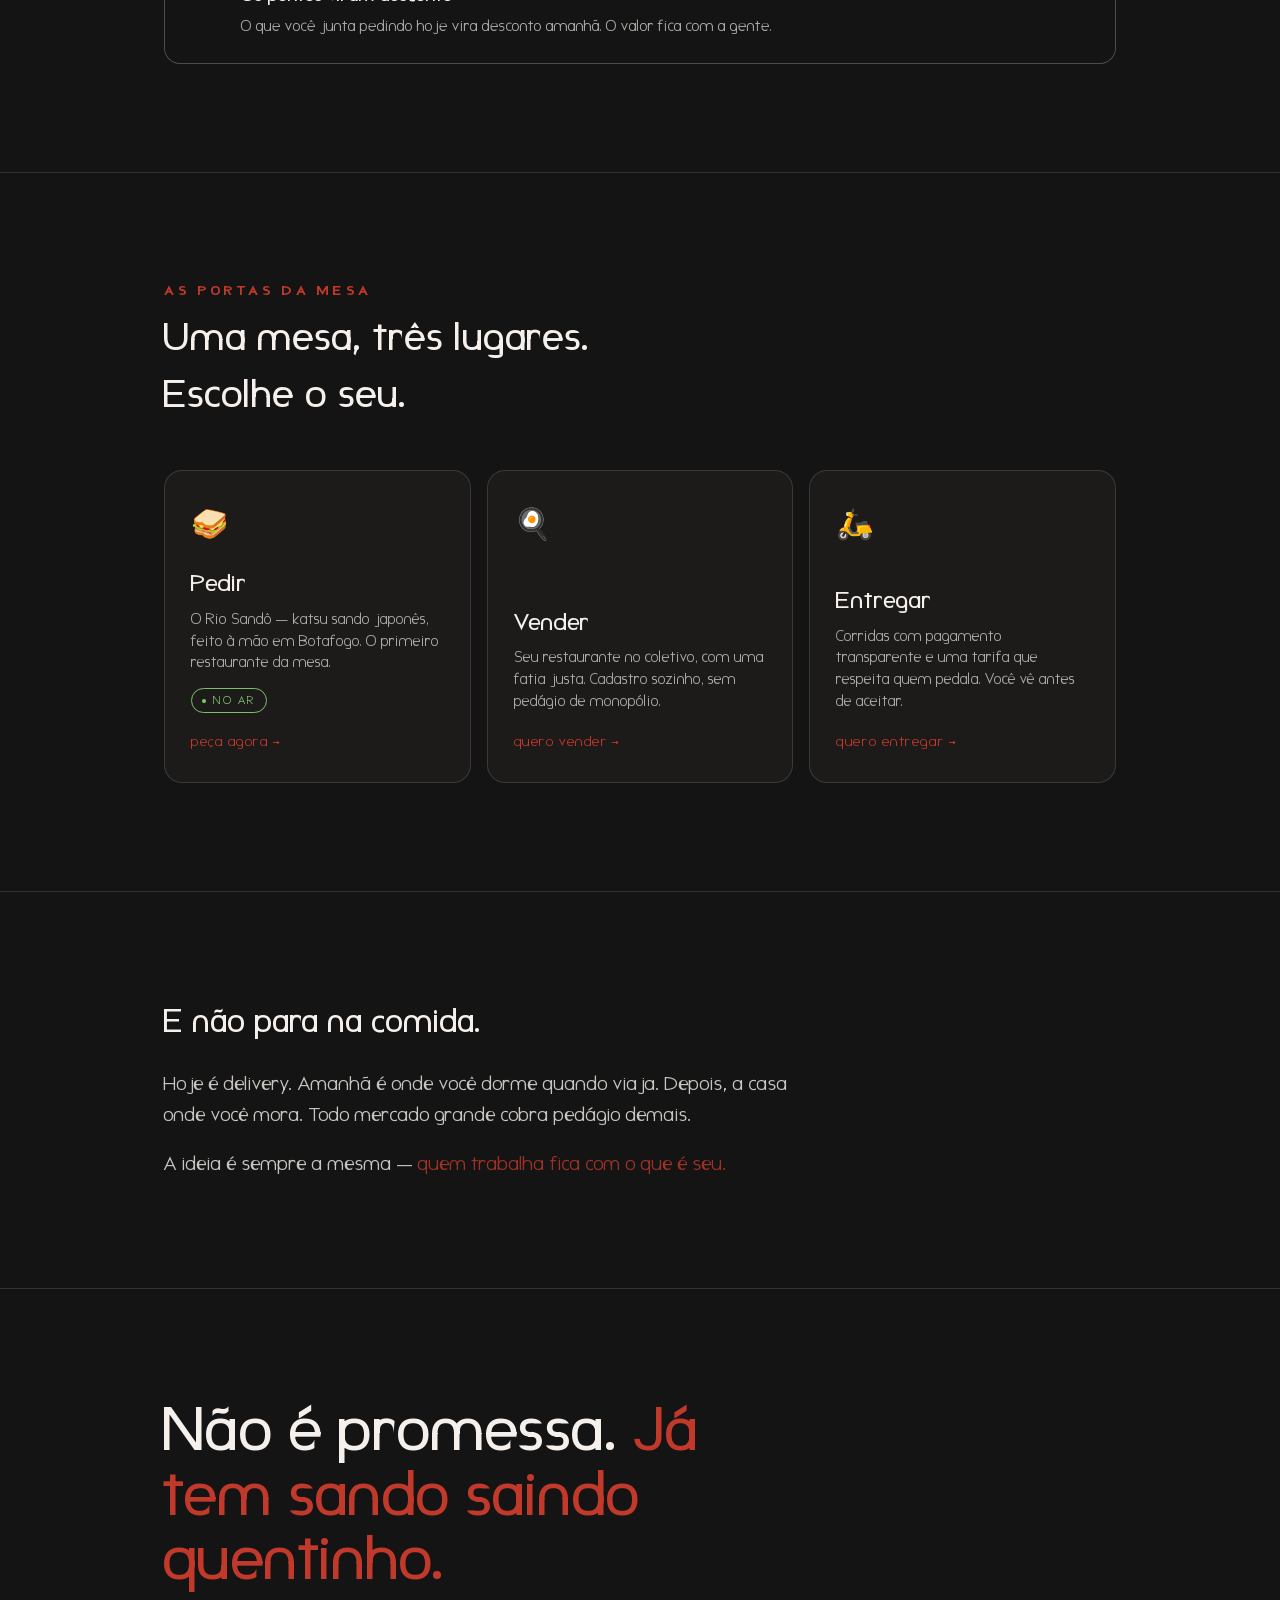
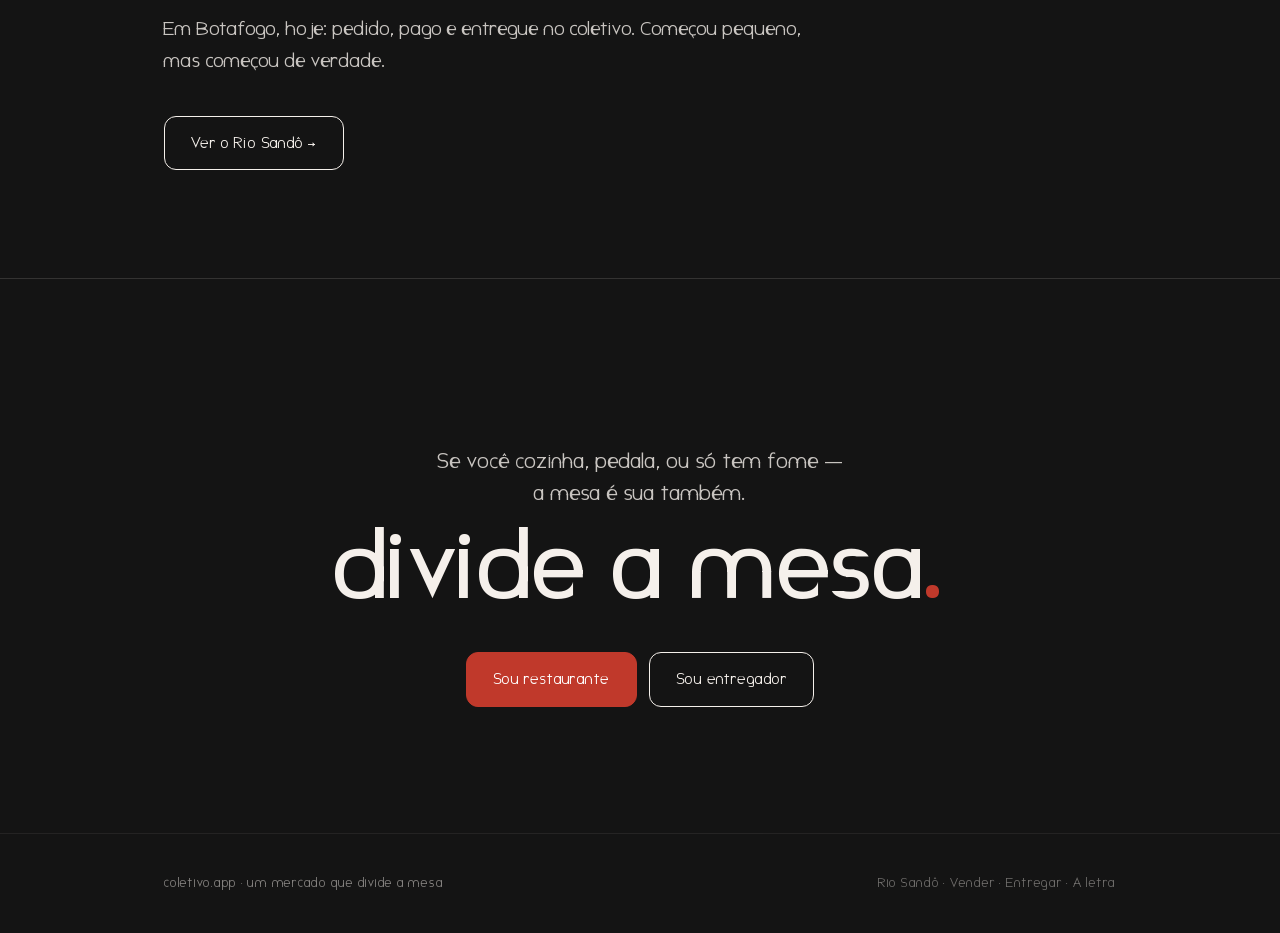
==== commit 8f609e57: "Coletivo Sans: família tipográfica própria (6 pesos + itálico + variável) A marca vinha vestida com " ====
--- a/index.html
+++ b/index.html
@@ -11,6 +11,8 @@
 <meta property="og:url" content="https://coletivo.app/">
 <meta property="og:type" content="website">
 <link rel="icon" href="/riosando/favicon.svg" type="image/svg+xml">
+<link rel="preload" href="/fonte/ColetivoSans[wght].woff2" as="font" type="font/woff2" crossorigin>
+<link rel="stylesheet" href="/fonte/coletivo-sans.css">
 <style>
   :root{
     --preto:#141414; --preto2:#1C1B1A; --creme:#F5F0EB; --vermelho:#C0392B; --verde:#7CBF6B;
@@ -19,7 +21,7 @@
   *{margin:0;padding:0;box-sizing:border-box}
   html{-webkit-text-size-adjust:100%;scroll-behavior:smooth}
   body{
-    font-family:Futura,'Futura PT','Century Gothic','Jost',sans-serif;
+    font-family:'Coletivo Sans',Futura,'Futura PT','Century Gothic','Jost',sans-serif;
     background:var(--preto);color:var(--creme);line-height:1.5;
     overflow-x:hidden;
   }
@@ -226,7 +228,7 @@
 
 <footer><div class="wrap" style="display:flex;justify-content:space-between;flex-wrap:wrap;gap:12px;width:100%">
   <span>coletivo.app · um mercado que divide a mesa</span>
-  <span><a href="/riosando/">Rio Sandô</a> · <a href="/restaurantes/">Vender</a> · <a href="/entregadores/">Entregar</a></span>
+  <span><a href="/riosando/">Rio Sandô</a> · <a href="/restaurantes/">Vender</a> · <a href="/entregadores/">Entregar</a> · <a href="/fonte/">A letra</a></span>
 </div></footer>
 
 <script>
--- a/fonte/coletivo-sans.css
+++ b/fonte/coletivo-sans.css
@@ -0,0 +1,25 @@
+/* Coletivo Sans 1.000 — SIL Open Font License 1.1 — coletivo.app/fonte
+   Uma família geométrica desenhada para o coletivo. Peso variável 300–900. */
+
+@font-face {
+  font-family: 'Coletivo Sans';
+  src: url('ColetivoSans[wght].woff2') format('woff2-variations'),
+       url('ColetivoSans[wght].woff2') format('woff2');
+  font-weight: 300 900;
+  font-style: normal;
+  font-display: swap;
+}
+@font-face {
+  font-family: 'Coletivo Sans';
+  src: url('ColetivoSans-Italic[wght].woff2') format('woff2-variations'),
+       url('ColetivoSans-Italic[wght].woff2') format('woff2');
+  font-weight: 300 900;
+  font-style: italic;
+  font-display: swap;
+}
+
+/* pilha pronta: usa a Coletivo e cai nas geométricas de sempre */
+:root {
+  --fonte-coletivo: 'Coletivo Sans', Futura, 'Futura PT', 'Century Gothic',
+                    'Jost', 'Avenir Next', sans-serif;
+}
